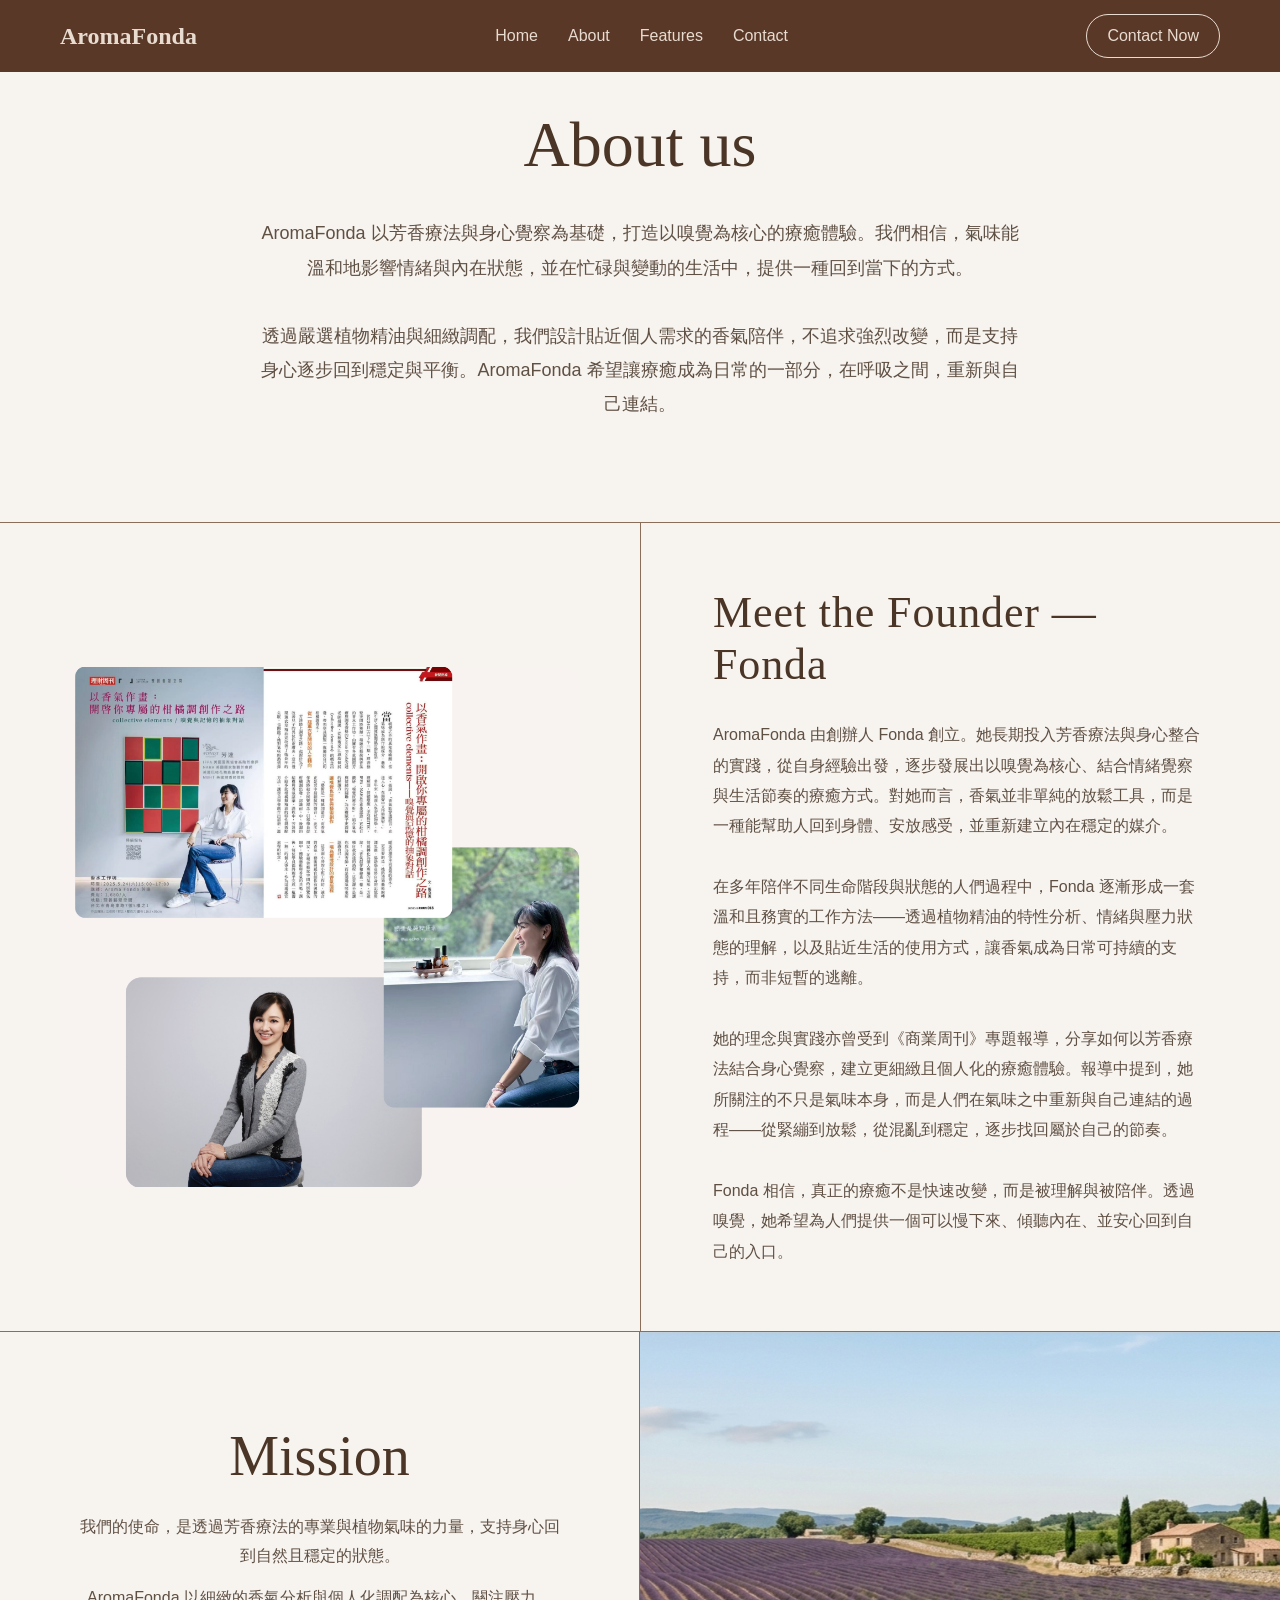
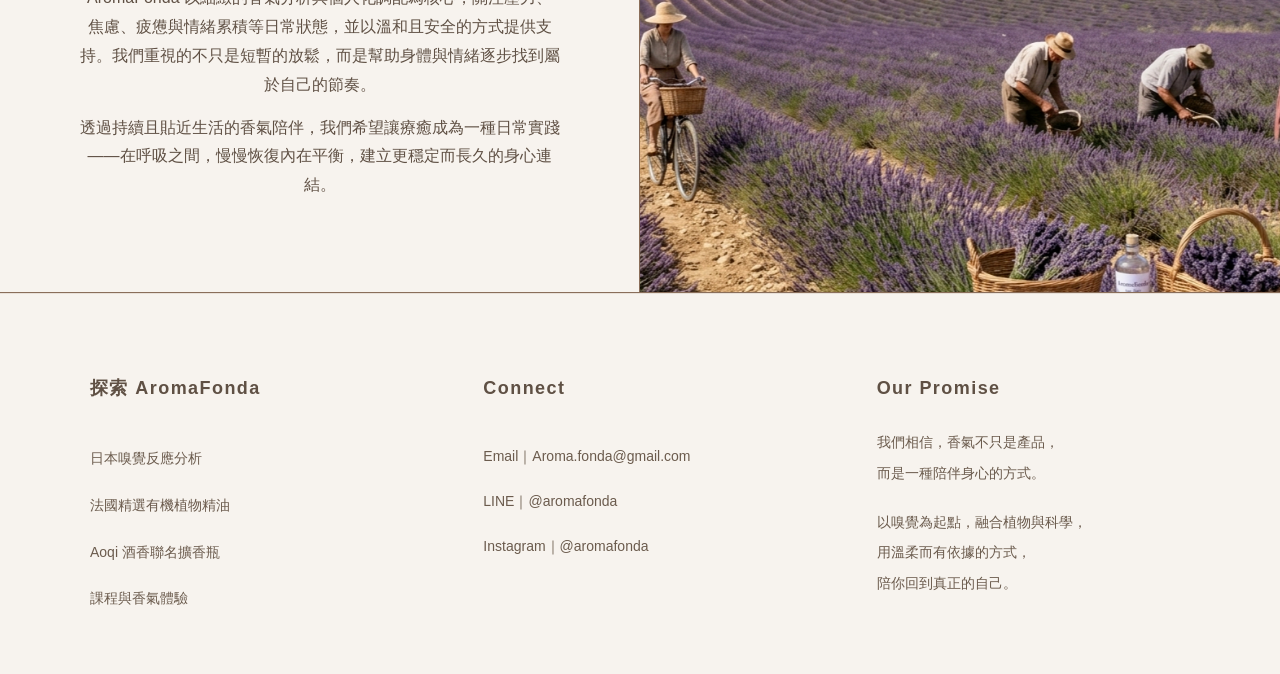
==== about.html @ 4097dcc8 "Fix image paths for Vercel deployment" ====
<!doctype html>
<html lang="en">
  <head>
    <meta charset="UTF-8" />
    <meta name="viewport" content="width=device-width, initial-scale=1.0" />
    <title>About - AromaFonda</title>
    <link rel="stylesheet" href="styles.css" />
  </head>
  <body>
    <nav class="navbar">
      <div class="nav-container">
        <div class="logo">AromaFonda</div>
        <ul class="nav-links">
          <li><a href="index.html">Home</a></li>
          <li><a href="about.html">About</a></li>
          <li><a href="#features">Features</a></li>
          <li><a href="#contact">Contact</a></li>
        </ul>
        <a href="#contact" class="contact-btn">Contact Now</a>
      </div>
    </nav>

    <section class="about-intro">
      <div class="about-intro-container">
        <h1>About us</h1>
        <p>
          AromaFonda 以芳香療法與身心覺察為基礎，打造以嗅覺為核心的療癒體驗。我們相信，氣味能溫和地影響情緒與內在狀態，並在忙碌與變動的生活中，提供一種回到當下的方式。<br />
          <br />
          透過嚴選植物精油與細緻調配，我們設計貼近個人需求的香氣陪伴，不追求強烈改變，而是支持身心逐步回到穩定與平衡。AromaFonda 希望讓療癒成為日常的一部分，在呼吸之間，重新與自己連結。
        </p>
      </div>
    </section>

    <section class="founder-section">
      <div class="founder-left">
        <div class="founder-image-stack">
          <img src="/images/about1.png" alt="Founder" />
        </div>
      </div>
      <div class="founder-right">
        <h2 class="founder-title">Meet the Founder — Fonda</h2>
        <p>
          AromaFonda 由創辦人 Fonda 創立。她長期投入芳香療法與身心整合的實踐，從自身經驗出發，逐步發展出以嗅覺為核心、結合情緒覺察與生活節奏的療癒方式。對她而言，香氣並非單純的放鬆工具，而是一種能幫助人回到身體、安放感受，並重新建立內在穩定的媒介。<br />
          <br />
          在多年陪伴不同生命階段與狀態的人們過程中，Fonda 逐漸形成一套溫和且務實的工作方法——透過植物精油的特性分析、情緒與壓力狀態的理解，以及貼近生活的使用方式，讓香氣成為日常可持續的支持，而非短暫的逃離。<br />
          <br />
          她的理念與實踐亦曾受到《商業周刊》專題報導，分享如何以芳香療法結合身心覺察，建立更細緻且個人化的療癒體驗。報導中提到，她所關注的不只是氣味本身，而是人們在氣味之中重新與自己連結的過程——從緊繃到放鬆，從混亂到穩定，逐步找回屬於自己的節奏。<br />
          <br />
          Fonda 相信，真正的療癒不是快速改變，而是被理解與被陪伴。透過嗅覺，她希望為人們提供一個可以慢下來、傾聽內在、並安心回到自己的入口。
        </p>
      </div>
    </section>

    <section class="mission-section">
      <div class="mission-left">
        <div class="mission-content">
          <h2>Mission</h2>
          <p>
            我們的使命，是透過芳香療法的專業與植物氣味的力量，支持身心回到自然且穩定的狀態。
          </p>
          <p>
            AromaFonda 以細緻的香氣分析與個人化調配為核心，關注壓力、焦慮、疲憊與情緒累積等日常狀態，並以溫和且安全的方式提供支持。我們重視的不只是短暫的放鬆，而是幫助身體與情緒逐步找到屬於自己的節奏。
          </p>
          <p>
            透過持續且貼近生活的香氣陪伴，我們希望讓療癒成為一種日常實踐——在呼吸之間，慢慢恢復內在平衡，建立更穩定而長久的身心連結。
          </p>
        </div>
      </div>
      <div class="mission-right">
        <img src="/images/about2.png" alt="Mission" />
      </div>
    </section>

    <section id="contact" class="contact-section">
      <div class="contact-container">
        <div class="footer-grid">
          <div class="footer-column footer-links">
            <h3 class="footer-title">探索 AromaFonda</h3>
            <p class="footer-text">日本嗅覺反應分析</p>
            <p class="footer-text">法國精選有機植物精油</p>
            <p class="footer-text">Aoqi 酒香聯名擴香瓶</p>
            <p class="footer-text">課程與香氣體驗</p>
          </div>
          <div class="footer-column footer-connect">
            <h3 class="footer-title">Connect</h3>
            <p class="footer-text">
              Email｜<a href="mailto:Aroma.fonda@gmail.com"
                >Aroma.fonda@gmail.com</a
              >
            </p>
            <p class="footer-text">LINE｜@aromafonda</p>
            <p class="footer-text">Instagram｜@aromafonda</p>
          </div>
          <div class="footer-column footer-promise">
            <h3 class="footer-title">Our Promise</h3>
            <p class="footer-text">
              我們相信，香氣不只是產品，<br />而是一種陪伴身心的方式。
            </p>
            <p class="footer-text">
              以嗅覺為起點，融合植物與科學，<br />用溫柔而有依據的方式，<br />陪你回到真正的自己。
            </p>
          </div>
        </div>
      </div>
    </section>
  </body>
</html>
---- styles.css ----
/* Reset and base styles */
* {
    margin: 0;
    padding: 0;
    box-sizing: border-box;
}

body {
    font-family: sans-serif;
    line-height: 1.6;
    color: #333;
}

html {
    scroll-behavior: smooth;
}

/* Navigation Bar */
.navbar {
    position: fixed;
    top: 0;
    left: 0;
    width: 100%;
    height: 72px;
    background-color: #5A3828;
    z-index: 1000;
}

.nav-container {
    max-width: 1200px;
    margin: 0 auto;
    display: flex;
    justify-content: space-between;
    align-items: center;
    height: 100%;
    padding: 0 20px;
}

.logo {
    font-family: serif;
    font-size: 24px;
    font-weight: bold;
    color: #E8DCD0;
}

.nav-links {
    display: flex;
    list-style: none;
    gap: 30px;
}

.nav-links a {
    color: #E8DCD0;
    text-decoration: none;
    font-size: 16px;
    transition: color 0.3s;
}

.nav-links a:hover {
    color: #fff;
}

.contact-btn {
    display: inline-block;
    background: transparent;
    border: 1px solid #E8DCD0;
    color: #E8DCD0;
    padding: 8px 20px;
    border-radius: 999px;
    cursor: pointer;
    font-size: 16px;
    transition: background-color 0.3s, color 0.3s;
    text-decoration: none;
}

.contact-btn:hover {
    background-color: #E8DCD0;
    color: #5A3828;
}

/* Hero Section */
.hero {
    display: flex;
    height: calc(100vh - 72px);
    margin-top: 72px;
}

.hero-left {
    flex: 1;
    width: 50%;
    background: linear-gradient(to right, rgba(0,0,0,0.35), rgba(0,0,0,0)), url('/images/hero1.png');
    background-size: cover;
    background-position: center;
    background-repeat: no-repeat;
    display: flex;
    align-items: center;
    padding-left: 120px;
    padding-right: 80px;
}

.hero-text {
    color: #fff;
    max-width: 520px;
}

.small-label {
    font-size: 14px;
    letter-spacing: 2px;
    color: #E8DCD0;
    margin-bottom: 24px;
    font-family: sans-serif;
}

.hero-text h1 {
    font-family: serif;
    font-size: 56px;
    font-weight: 500;
    line-height: 1.2;
    color: #FFFFFF;
    margin-bottom: 28px;
}

.hero-text p {
    font-family: sans-serif;
    font-size: 16px;
    line-height: 1.8;
    color: #E8DCD0;
}

.hero-right {
    flex: 1;
    width: 50%;
    height: 100%;
}

.hero-right img {
    width: 100%;
    height: 100%;
    object-fit: cover;
    object-position: 85% center;
}

/* Principles Section */
.principles {
    background-color: #F6F3EF;
    padding-top: 120px;
    padding-bottom: 120px;
}

.principles-title {
    font-size: 32px;
    font-weight: 500;
    text-align: center;
    color: #4A3526;
    margin-bottom: 12px;
    font-family: serif;
}

.principles-subtitle {
    font-size: 16px;
    color: #7A6A5A;
    text-align: center;
    margin-bottom: 60px;
    font-family: sans-serif;
}

.principles-container {
    display: flex;
    gap: 40px;
    max-width: 1200px;
    margin: 0 auto;
    padding: 0 20px;
}

.principle-card {
    background: #FFFFFF;
    border: 1px solid #E8E0D8;
    border-radius: 16px;
    padding: 40px;
    flex: 1;
    box-shadow: 0 4px 20px rgba(0, 0, 0, 0.03);
}

.principle-card h3 {
    font-size: 20px;
    font-weight: 600;
    color: #3F332B;
    margin-bottom: 16px;
    font-family: serif;
}

.principle-card p {
    font-size: 15px;
    line-height: 1.8;
    color: #6B5B4F;
    font-family: sans-serif;
}

/* Scroll Transition Section */
.scroll-transition {
    height: 300vh; /* Reduced for shorter Brand Values phase */
    position: relative;
}

.sticky-bg {
    position: sticky;
    top: 0;
    height: 100vh;
    background-image: linear-gradient(rgba(60,40,28,0.35), rgba(60,40,28,0.35)), url("/images/land1.png");
    background-size: cover;
    background-position: center;
    background-repeat: no-repeat;
    display: flex;
    align-items: center;
    justify-content: center;
}

.content-layer {
    position: absolute;
    top: 0;
    left: 0;
    width: 100%;
    height: 100%;
    display: flex;
    align-items: center;
    justify-content: center;
    transition: opacity 0.1s ease, transform 0.1s ease; /* Smooth transitions */
}

.cta-layer {
    opacity: 1;
    transform: translateY(0);
    z-index: 1;
}

.brand-values-layer {
    opacity: 0;
    transform: translateY(120px);
    z-index: 2;
}

.cta-card {
    max-width: 720px;
    margin: 0 auto;
    background: #F7F3EE;
    border-radius: 24px;
    padding: 60px 80px;
    text-align: center;
    box-shadow: 0 30px 80px rgba(0,0,0,0.08);
}

.cta-card h2 {
    font-size: 36px;
    color: #4A3526;
    margin-bottom: 24px;
    font-weight: 500;
    font-family: serif;
}

.cta-card p {
    font-size: 15px;
    line-height: 1.8;
    color: #6B5A4A;
    margin-bottom: 32px;
    font-family: sans-serif;
}

.cta-actions {
    display: flex;
    justify-content: center;
    gap: 16px;
}

.cta-actions button {
    padding: 10px 22px;
    border-radius: 999px;
    border: 1px solid #4A3526;
    background: transparent;
    color: #4A3526;
    font-size: 14px;
    cursor: pointer;
    transition: background 0.25s ease, color 0.25s ease;
}

.cta-actions button:hover {
    background: #4A3526;
    color: #ffffff;
}

.brand-values-container {
  max-width: 1200px;
  margin: 0 auto;
  padding: 0 40px;
}

.brand-values-header {
  text-align: left;
  margin-bottom: 48px;
}

.brand-values-label {
  text-align: left;
  display: block;
  margin-bottom: 12px;
  letter-spacing: 2px;
  font-size: 14px;
  color: rgba(255,255,255,0.85);
  font-family: sans-serif;
  text-transform: uppercase;
  font-weight: 500;
}

.brand-values-title {
  text-align: left;
  max-width: 900px;
  line-height: 1.2;
  font-size: 45px;
  font-weight: 500;
  color: #F5EFEA;
  font-family: serif;
  text-shadow: 0 2px 12px rgba(0,0,0,0.25);
  margin-bottom: 0; /* Since header has margin-bottom */
}

.brand-values-cards {
  display: flex;
  gap: 40px;
  /* Removed justify-content: center; to align left */
}

.brand-value-card {
    background: #F7F3EE;
    border: 1px solid #E8E0D8;
    border-radius: 16px;
    padding: 40px;
    flex: 1;
    max-width: 280px;
    box-shadow: 0 4px 20px rgba(0, 0, 0, 0.03);
}

.brand-value-card h3 {
    font-size: 20px;
    font-weight: 600;
    color: #3F332B;
    margin-bottom: 16px;
    font-family: serif;
}

.brand-value-card p {
    font-size: 15px;
    line-height: 1.8;
    color: #6B5B4F;
    font-family: sans-serif;
}

/* Experiences Section */
.experiences {
    width: 100%;
    background: #F7F3EE;
    padding: 120px 0 140px 0;
}

.experiences-container {
    max-width: 1320px;
    margin: 0 auto;
    padding: 0 40px;
}

.experiences-header {
    text-align: center;
    margin-bottom: 56px;
}

.experiences-header h2 {
    font-size: 32px;
    line-height: 1.25;
    font-weight: 500;
    color: #4A3526;
    margin-bottom: 18px;
    font-family: serif;
}

.divider {
    width: 28px;
    height: 3px;
    border-radius: 999px;
    background: #7A5A43;
    margin: 0 auto 28px auto;
}

.experiences-header p {
    font-size: 16px;
    line-height: 1.8;
    color: #6B5A4A;
    max-width: 760px;
    margin: 0 auto;
    font-family: sans-serif;
}

.experiences-cards {
    display: flex;
    gap: 48px;
    margin-top: 56px;
}

.experience-card {
    flex: 1;
    display: flex;
    flex-direction: column;
}

.card-image {
    width: 100%;
    height: 0;
    padding-bottom: 75%; /* 4:3 aspect ratio */
    background: #D9D4CE;
}

.card-label {
    background: #EDE7DC;
    padding: 28px 34px;
    min-height: 104px;
    display: flex;
    align-items: center;
    font-size: 18px;
    line-height: 1.5;
    color: #4A3526;
    font-weight: 400;
    font-family: sans-serif;
}

/* Contact Section */
.contact-section {
    width: 100%;
    background: #F7F3EE;
    padding: 80px 0 60px 0;
    border-top: 1px solid #E8E0D8;
}

#contact {
    scroll-margin-top: 100px;
}

.contact-container {
    max-width: 1280px;
    margin: 0 auto;
    padding: 0 40px;
}

.footer-grid {
    display: grid;
    grid-template-columns: 1fr 1fr 1fr;
    gap: 80px;
    max-width: 1100px;
    margin: 0 auto;
    align-items: start;
}

.footer-column {
    text-align: left;
}

.footer-column > *:first-child {
    margin-top: 0;
}

.footer-title {
    font-size: 18px;
    letter-spacing: 0.08em;
    color: #5F5044;
    margin-bottom: 24px;
}

.footer-text {
    font-size: 14px;
    line-height: 2.2;
    color: #6B5B4D;
    margin: 0;
    transition: color 0.2s;
}

.footer-text a {
    color: inherit;
    text-decoration: none;
}

.footer-links {
    display: flex;
    flex-direction: column;
    gap: 16px;
}

.footer-connect {
    display: flex;
    flex-direction: column;
    gap: 14px;
}

.footer-promise {
    max-width: 280px;
}

.footer-promise p {
    margin-bottom: 18px;
}

.footer-promise p:last-child {
    margin-bottom: 0;
}

.footer-text:hover {
    color: #7A5A43;
}

/* About Page Styles */
.about-intro {
    width: 100%;
    background: #F7F3EE;
    padding: 110px 0 100px 0;
    text-align: center;
    border-bottom: 1px solid #8A6E5A;
}

.about-intro-container {
    max-width: 1200px;
    margin: 0 auto;
    padding: 0 40px;
}

.about-intro h1 {
    font-size: 64px;
    line-height: 1.1;
    font-weight: 500;
    color: #4A3526;
    margin-bottom: 36px;
    font-family: serif;
}

.about-intro p {
    max-width: 760px;
    margin: 0 auto;
    font-size: 18px;
    line-height: 1.9;
    color: #5F5044;
    font-family: sans-serif;
}

.founder-section {
    display: grid;
    grid-template-columns: 1fr 1fr;
    min-height: 560px;
    background: #F7F3EE;
    border-bottom: 1px solid #8A6E5A;
    align-items: stretch;
}

.founder-left {
    position: relative;
    padding: clamp(24px, 4vw, 64px);
    display: flex;
    align-items: center;
    justify-content: center;
}

.founder-image-stack {
    position: relative;
    width: 100%;
    max-width: 520px;
}

.founder-left img {
    width: 100%;
    height: auto;
    object-fit: contain;
    display: block;
    border-radius: 16px;
}

.founder-right {
    padding: 64px 72px;
    display: flex;
    flex-direction: column;
    justify-content: center;
    border-left: 1px solid #8A6E5A;
}

.founder-title {
    font-size: 44px;
    font-weight: 500;
    letter-spacing: 0.02em;
    color: #4A3526;
    margin-bottom: 28px;
    font-family: serif;
    line-height: 1.2;
}

.founder-right p {
    font-size: 16px;
    line-height: 1.9;
    color: #5F5044;
    font-family: sans-serif;
    max-width: 520px;
}

.mission-section {
    display: grid;
    grid-template-columns: 1fr 1fr;
    min-height: 560px;
    background: #F7F3EE;
    border-bottom: 1px solid #8A6E5A;
    align-items: stretch;
}

.mission-section > * {
    min-height: 560px;
}

.mission-left {
    display: flex;
    align-items: center;
    justify-content: center;
    padding: 64px 72px;
    border-right: 1px solid #8A6E5A;
}

.mission-content {
    max-width: 480px;
    text-align: center;
}

.mission-content h2 {
    font-size: 56px;
    line-height: 1.15;
    font-weight: 500;
    color: #4A3526;
    margin-bottom: 24px;
    font-family: serif;
}

.mission-content p {
    font-size: 16px;
    line-height: 1.8;
    color: #5F5044;
    font-family: sans-serif;
    margin: 0 0 14px;
}

.mission-content p:last-child {
    margin-bottom: 0;
}

.mission-right {
    padding: 0;
    margin: 0;
    height: 100%;
    overflow: hidden;
}

.mission-right img {
    width: 100%;
    height: 100%;
    object-fit: cover;
    object-position: center;
    display: block;
}

/* Responsive for About Page */
@media (max-width: 768px) {
    .about-intro {
        padding: 80px 0 60px 0;
    }

    .about-intro h1 {
        font-size: 48px;
    }

    .about-intro p {
        font-size: 16px;
        line-height: 1.8;
    }

    .founder-section,
    .mission-section {
        grid-template-columns: 1fr;
        min-height: auto;
    }

    .founder-left,
    .mission-right {
        min-height: 320px;
        border-right: none;
        border-bottom: 1px solid #8A6E5A;
    }

    .founder-right,
    .mission-left {
        padding: 60px 40px;
        border-right: none;
    }

    .founder-title,
    .mission-content h2 {
        font-size: 36px;
    }

    .founder-right p,
    .mission-content p {
        font-size: 16px;
    }
}

/* Responsive */
@media (max-width: 768px) {
    .hero {
        flex-direction: column;
        height: auto;
    }

    .hero-left {
        padding: 60px 40px;
        min-height: 50vh;
    }

    .hero-text h1 {
        font-size: 36px;
    }

    .hero-right {
        order: 2;
        height: 50vh;
    }

    .nav-links {
        display: none; /* Hide nav links on mobile for simplicity, can add hamburger later */
    }

    .contact-btn {
        margin-left: auto;
    }

    .principles-container {
        flex-direction: column;
        gap: 20px;
    }

    .cta-card {
        padding: 40px 24px;
    }

    .cta-actions {
        flex-direction: column;
        gap: 12px;
    }

    .cta-card h2 {
        font-size: 28px;
    }

    .brand-values-cards {
        flex-direction: column;
        gap: 20px;
    }

    .brand-values-title {
        font-size: 28px;
    }

    .experiences-cards {
        flex-direction: column;
        gap: 24px;
    }

    .experiences-header h2 {
        font-size: 28px;
    }

}

@media (prefers-reduced-motion: reduce) {
    .scroll-transition {
        height: auto;
    }
    
    .content-layer {
        position: relative;
    }
    
    .cta-layer,
    .brand-values-layer {
        opacity: 1;
        transform: translateY(0);
    }
}
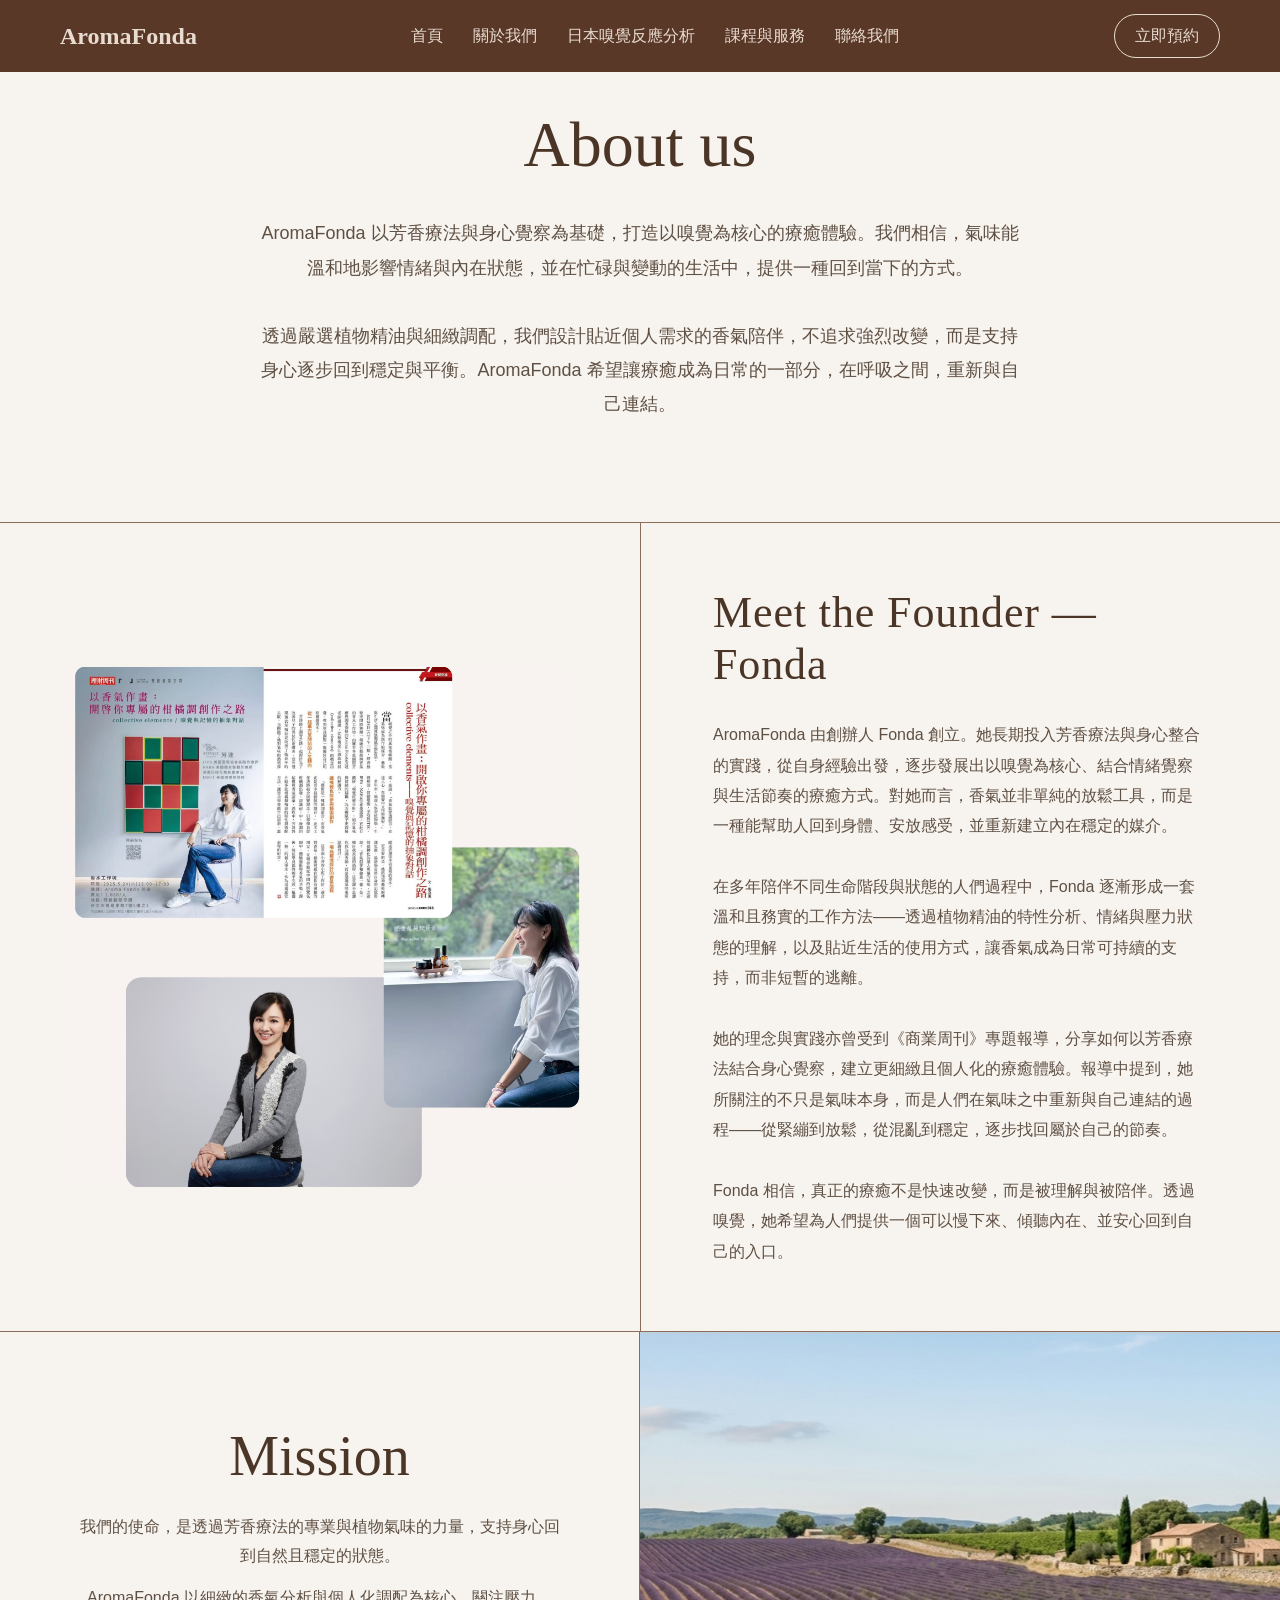
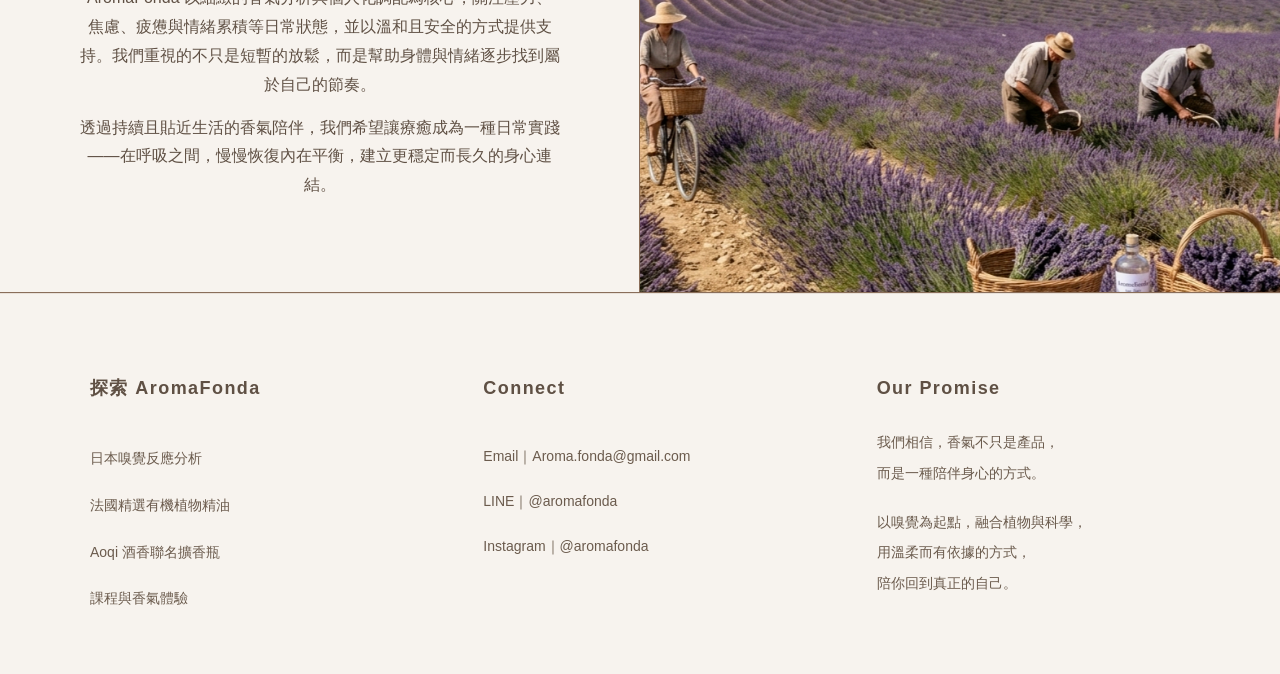
==== commit f24bca62: "Update analysis page and AHIS section" ====
--- a/about.html
+++ b/about.html
@@ -11,12 +11,13 @@
       <div class="nav-container">
         <div class="logo">AromaFonda</div>
         <ul class="nav-links">
-          <li><a href="index.html">Home</a></li>
-          <li><a href="about.html">About</a></li>
-          <li><a href="#features">Features</a></li>
-          <li><a href="#contact">Contact</a></li>
+          <li><a href="/">首頁</a></li>
+          <li><a href="/about.html">關於我們</a></li>
+          <li><a href="./analysis.html">日本嗅覺反應分析</a></li>
+          <li><a href="#services">課程與服務</a></li>
+          <li><a href="#contact">聯絡我們</a></li>
         </ul>
-        <a href="#contact" class="contact-btn">Contact Now</a>
+        <a href="#contact" class="contact-btn">立即預約</a>
       </div>
     </nav>
 
@@ -24,9 +25,11 @@
       <div class="about-intro-container">
         <h1>About us</h1>
         <p>
-          AromaFonda 以芳香療法與身心覺察為基礎，打造以嗅覺為核心的療癒體驗。我們相信，氣味能溫和地影響情緒與內在狀態，並在忙碌與變動的生活中，提供一種回到當下的方式。<br />
+          AromaFonda
+          以芳香療法與身心覺察為基礎，打造以嗅覺為核心的療癒體驗。我們相信，氣味能溫和地影響情緒與內在狀態，並在忙碌與變動的生活中，提供一種回到當下的方式。<br />
           <br />
-          透過嚴選植物精油與細緻調配，我們設計貼近個人需求的香氣陪伴，不追求強烈改變，而是支持身心逐步回到穩定與平衡。AromaFonda 希望讓療癒成為日常的一部分，在呼吸之間，重新與自己連結。
+          透過嚴選植物精油與細緻調配，我們設計貼近個人需求的香氣陪伴，不追求強烈改變，而是支持身心逐步回到穩定與平衡。AromaFonda
+          希望讓療癒成為日常的一部分，在呼吸之間，重新與自己連結。
         </p>
       </div>
     </section>
@@ -40,13 +43,16 @@
       <div class="founder-right">
         <h2 class="founder-title">Meet the Founder — Fonda</h2>
         <p>
-          AromaFonda 由創辦人 Fonda 創立。她長期投入芳香療法與身心整合的實踐，從自身經驗出發，逐步發展出以嗅覺為核心、結合情緒覺察與生活節奏的療癒方式。對她而言，香氣並非單純的放鬆工具，而是一種能幫助人回到身體、安放感受，並重新建立內在穩定的媒介。<br />
+          AromaFonda 由創辦人 Fonda
+          創立。她長期投入芳香療法與身心整合的實踐，從自身經驗出發，逐步發展出以嗅覺為核心、結合情緒覺察與生活節奏的療癒方式。對她而言，香氣並非單純的放鬆工具，而是一種能幫助人回到身體、安放感受，並重新建立內在穩定的媒介。<br />
           <br />
-          在多年陪伴不同生命階段與狀態的人們過程中，Fonda 逐漸形成一套溫和且務實的工作方法——透過植物精油的特性分析、情緒與壓力狀態的理解，以及貼近生活的使用方式，讓香氣成為日常可持續的支持，而非短暫的逃離。<br />
+          在多年陪伴不同生命階段與狀態的人們過程中，Fonda
+          逐漸形成一套溫和且務實的工作方法——透過植物精油的特性分析、情緒與壓力狀態的理解，以及貼近生活的使用方式，讓香氣成為日常可持續的支持，而非短暫的逃離。<br />
           <br />
           她的理念與實踐亦曾受到《商業周刊》專題報導，分享如何以芳香療法結合身心覺察，建立更細緻且個人化的療癒體驗。報導中提到，她所關注的不只是氣味本身，而是人們在氣味之中重新與自己連結的過程——從緊繃到放鬆，從混亂到穩定，逐步找回屬於自己的節奏。<br />
           <br />
-          Fonda 相信，真正的療癒不是快速改變，而是被理解與被陪伴。透過嗅覺，她希望為人們提供一個可以慢下來、傾聽內在、並安心回到自己的入口。
+          Fonda
+          相信，真正的療癒不是快速改變，而是被理解與被陪伴。透過嗅覺，她希望為人們提供一個可以慢下來、傾聽內在、並安心回到自己的入口。
         </p>
       </div>
     </section>
@@ -59,7 +65,8 @@
             我們的使命，是透過芳香療法的專業與植物氣味的力量，支持身心回到自然且穩定的狀態。
           </p>
           <p>
-            AromaFonda 以細緻的香氣分析與個人化調配為核心，關注壓力、焦慮、疲憊與情緒累積等日常狀態，並以溫和且安全的方式提供支持。我們重視的不只是短暫的放鬆，而是幫助身體與情緒逐步找到屬於自己的節奏。
+            AromaFonda
+            以細緻的香氣分析與個人化調配為核心，關注壓力、焦慮、疲憊與情緒累積等日常狀態，並以溫和且安全的方式提供支持。我們重視的不只是短暫的放鬆，而是幫助身體與情緒逐步找到屬於自己的節奏。
           </p>
           <p>
             透過持續且貼近生活的香氣陪伴，我們希望讓療癒成為一種日常實踐——在呼吸之間，慢慢恢復內在平衡，建立更穩定而長久的身心連結。
--- a/styles.css
+++ b/styles.css
@@ -1,3 +1,5 @@
+@import url('https://fonts.googleapis.com/css2?family=Noto+Serif+JP:wght@400;500;600&display=swap');
+
 /* Reset and base styles */
 * {
     margin: 0;
@@ -6,6 +8,7 @@
 }
 
 body {
+    margin: 0;
     font-family: sans-serif;
     line-height: 1.6;
     color: #333;
@@ -791,3 +794,1128 @@
         transform: translateY(0);
     }
 }
+
+/* Analysis Hero */
+.analysis-page {
+    font-family: 'Noto Serif JP', serif;
+    background: #f5f2ec;
+    transition: background 0.45s ease;
+}
+
+.analysis-page h1,
+.analysis-page h2,
+.analysis-page h3,
+.analysis-page h4,
+.analysis-page h5,
+.analysis-page h6,
+.analysis-page p,
+.analysis-page a,
+.analysis-page button,
+.analysis-page span,
+.analysis-page li {
+    font-family: 'Noto Serif JP', serif;
+}
+
+.analysis-intro-image {
+    position: relative;
+    background: #F5F2EC;
+    padding-top: 120px;
+    padding-bottom: 0;
+    overflow: hidden;
+}
+
+.analysis-intro-image img {
+    width: 70%;
+    max-width: 900px;
+    display: block;
+    margin: 0 auto;
+    height: auto;
+    -webkit-mask-image:
+        radial-gradient(
+            ellipse at center,
+            rgba(0, 0, 0, 1) 58%,
+            rgba(0, 0, 0, 0.92) 70%,
+            rgba(0, 0, 0, 0.55) 85%,
+            rgba(0, 0, 0, 0) 100%
+        ),
+        linear-gradient(
+            to bottom,
+            rgba(0, 0, 0, 1) 0%,
+            rgba(0, 0, 0, 0.94) 68%,
+            rgba(0, 0, 0, 0.62) 86%,
+            rgba(0, 0, 0, 0) 100%
+        );
+    -webkit-mask-composite: destination-in;
+    mask-image:
+        radial-gradient(
+            ellipse at center,
+            rgba(0, 0, 0, 1) 58%,
+            rgba(0, 0, 0, 0.92) 70%,
+            rgba(0, 0, 0, 0.55) 85%,
+            rgba(0, 0, 0, 0) 100%
+        ),
+        linear-gradient(
+            to bottom,
+            rgba(0, 0, 0, 1) 0%,
+            rgba(0, 0, 0, 0.94) 68%,
+            rgba(0, 0, 0, 0.62) 86%,
+            rgba(0, 0, 0, 0) 100%
+        );
+    mask-composite: intersect;
+}
+
+.scroll-indicator {
+    position: absolute;
+    bottom: 28px;
+    left: 50%;
+    transform: translateX(-50%);
+    text-align: center;
+    color: #6B4A3A;
+    font-size: 15px;
+    letter-spacing: 0.08em;
+    opacity: 0.9;
+    animation: scrollFloat 2.2s ease-in-out infinite;
+    cursor: pointer;
+    text-decoration: none;
+    pointer-events: auto;
+    z-index: 5;
+}
+
+.scroll-indicator:hover {
+    opacity: 1;
+}
+
+.scroll-indicator-text {
+    margin-bottom: 8px;
+}
+
+.scroll-indicator-arrow {
+    width: 18px;
+    height: 18px;
+    border-right: 2px solid #6B4A3A;
+    border-bottom: 2px solid #6B4A3A;
+    transform: rotate(45deg);
+    margin: 0 auto;
+    opacity: 0.85;
+}
+
+@keyframes scrollFloat {
+    0% {
+        transform: translate(-50%, 0);
+        opacity: 0.6;
+    }
+
+    50% {
+        transform: translate(-50%, 8px);
+        opacity: 1;
+    }
+
+    100% {
+        transform: translate(-50%, 0);
+        opacity: 0.6;
+    }
+}
+
+@media (max-width: 768px) {
+    .analysis-intro-image img {
+        width: 88%;
+    }
+
+    .scroll-indicator {
+        bottom: 18px;
+        font-size: 12px;
+    }
+}
+
+.analysis-page .navbar {
+    background-color: #5A3828;
+    border-bottom: 1px solid transparent;
+    transition: background-color 0.35s ease, border-color 0.35s ease;
+}
+
+.analysis-page .navbar a,
+.analysis-page .nav-link {
+    color: #E8DCD0;
+    transition: color 0.35s ease;
+}
+
+.analysis-page .navbar .logo {
+    color: #E8DCD0;
+    transition: color 0.35s ease;
+}
+
+.analysis-page .navbar .contact-btn {
+    border: 1px solid #E8DCD0;
+    color: #E8DCD0;
+    background: transparent;
+    transition: background-color 0.35s ease, color 0.35s ease, border-color 0.35s ease;
+}
+
+.analysis-page .navbar .contact-btn:hover {
+    background: #E8DCD0;
+    color: #5A3828;
+}
+
+.analysis-page .navbar.is-light-analysis {
+    background-color: #ffffff;
+    border-bottom: 1px solid rgba(110, 77, 139, 0.08);
+}
+
+.analysis-page .navbar.is-light-analysis a,
+.analysis-page .navbar.is-light-analysis .nav-link,
+.analysis-page .navbar.is-light-analysis .logo,
+.analysis-page .navbar.is-light-analysis .contact-btn {
+    color: #6E4D8B;
+}
+
+.analysis-page .navbar.is-light-analysis .contact-btn {
+    border: 1px solid #8B72A3;
+    background: transparent;
+}
+
+.analysis-page .navbar.is-light-analysis .contact-btn:hover {
+    background: rgba(110, 77, 139, 0.06);
+    color: #6E4D8B;
+}
+
+.analysis-bridge {
+    background: linear-gradient(to bottom, #f6f1ea 0%, #f7f3ef 35%, #f3eef6 100%);
+    padding: 120px 24px 58px;
+    min-height: calc(100vh - 40px);
+    position: relative;
+    scroll-margin-top: 120px;
+    display: flex;
+    align-items: center;
+}
+
+.analysis-bridge::after {
+    content: "";
+    position: absolute;
+    left: 0;
+    right: 0;
+    bottom: 0;
+    height: 72px;
+    background: linear-gradient(to bottom, rgba(243, 238, 246, 0) 0%, rgba(243, 238, 246, 0.82) 100%);
+    pointer-events: none;
+}
+
+.analysis-bridge-inner {
+    max-width: 1120px;
+    margin: 0 auto;
+    width: 100%;
+    display: flex;
+    justify-content: space-between;
+    gap: 72px;
+    align-items: center;
+}
+
+.analysis-bridge-copy {
+    flex: 0 1 620px;
+    min-width: 520px;
+    max-width: 620px;
+    color: #4A403A;
+    padding-top: 0;
+}
+
+.analysis-bridge-title {
+    margin: 0 0 16px;
+}
+
+.analysis-bridge-title-primary {
+    margin: 0 0 80px;
+    max-width: 100%;
+    font-size: clamp(31px, 3.7vw, 44px);
+    line-height: 1.24;
+    font-weight: 500;
+    letter-spacing: 0.01em;
+    color: #443833;
+    word-break: normal;
+    overflow-wrap: normal;
+}
+
+.analysis-bridge-title-primary span,
+.analysis-bridge-title-secondary span {
+    display: block;
+}
+
+.analysis-bridge-title-secondary {
+    margin: 0 0 14px;
+    max-width: 100%;
+    font-size: clamp(25px, 3vw, 35px);
+    line-height: 1.32;
+    font-weight: 400;
+    letter-spacing: 0.01em;
+    color: rgba(68, 56, 51, 0.88);
+    word-break: normal;
+    overflow-wrap: normal;
+}
+
+.analysis-bridge-text {
+    margin: 0 0 56px;
+    max-width: 360px;
+    font-size: 15px;
+    line-height: 1.95;
+    color: rgba(100, 92, 86, 0.82);
+    white-space: nowrap;
+}
+
+.analysis-bridge-desc {
+    display: block;
+    max-width: none;
+    white-space: nowrap;
+}
+
+.analysis-bridge-logo {
+    margin-top: 18px;
+}
+
+.analysis-bridge-logo img {
+    width: 121px;
+    height: auto;
+    opacity: 0.85;
+    display: block;
+}
+
+.analysis-bridge-image {
+    flex: 0 0 auto;
+    display: flex;
+    justify-content: center;
+    align-items: center;
+    margin-left: 24px;
+    padding-top: 0;
+    transform: translateY(-16px);
+}
+
+.analysis-bridge-image-frame {
+    width: min(100%, 620px);
+    padding: 18px;
+    border-radius: 28px;
+    background: rgba(255, 255, 255, 0.28);
+    box-shadow: 0 16px 36px rgba(79, 58, 91, 0.045);
+}
+
+.analysis-bridge-image-frame img {
+    width: 600px;
+    max-width: 100%;
+    height: auto;
+    display: block;
+    border-radius: 20px;
+}
+
+.analysis-points-section {
+    background: #FFFFFF;
+    padding: 64px 0 76px;
+}
+
+.analysis-points-box {
+    background: #F3EEF6;
+    max-width: 1080px;
+    margin-left: auto;
+    margin-right: auto;
+    padding: 64px 40px 72px;
+}
+
+.analysis-points-inner {
+    max-width: 980px;
+    margin: 0 auto;
+    text-align: center;
+}
+
+.analysis-points-eyebrow {
+    color: #6B4A7D;
+    font-size: 14px;
+    letter-spacing: 0.18em;
+    margin-bottom: 16px;
+}
+
+.analysis-points-title {
+    color: #4B2E5E;
+    font-size: 42px;
+    line-height: 1.25;
+    margin-bottom: 44px;
+    font-weight: 500;
+}
+
+.analysis-points-grid {
+    display: grid;
+    grid-template-columns: repeat(3, 1fr);
+    gap: 36px;
+    max-width: 980px;
+    margin: 0 auto;
+    justify-items: center;
+    align-items: start;
+    width: 100%;
+}
+
+.analysis-point-card {
+    display: flex;
+    flex-direction: column;
+    align-items: center;
+    text-align: center;
+    color: #4B2E5E;
+    width: 100%;
+    max-width: 300px;
+    margin: 0 auto;
+    gap: 0;
+    padding-top: 0;
+}
+
+.analysis-point-label {
+    display: none;
+}
+
+.analysis-point-number {
+    font-size: 48px;
+    line-height: 0.95;
+    margin-bottom: -56px;
+    font-weight: 500;
+    letter-spacing: 0.02em;
+    font-variant-numeric: lining-nums;
+    text-align: center;
+    position: relative;
+    transform: translateY(14px);
+    z-index: 2;
+    -webkit-font-smoothing: antialiased;
+    -moz-osx-font-smoothing: grayscale;
+}
+
+.analysis-point-image-wrap {
+    width: 330px;
+    height: 330px;
+    position: relative;
+    display: flex;
+    align-items: center;
+    justify-content: center;
+    margin-top: 0;
+    margin-bottom: 14px;
+}
+
+.analysis-point-image-wrap::before {
+    content: "";
+    position: absolute;
+    width: 220px;
+    height: 220px;
+    border-radius: 999px;
+    background: rgba(255, 255, 255, 0.78);
+    z-index: 0;
+}
+
+.analysis-point-image-wrap img {
+    position: relative;
+    z-index: 1;
+    width: 85%;
+    height: auto;
+    object-fit: contain;
+}
+
+.analysis-point-card h3 {
+    font-size: 26px;
+    margin-bottom: 10px;
+    font-weight: 600;
+    display: inline-block;
+    border-bottom: 1.5px solid rgba(75, 46, 94, 0.5);
+    padding-bottom: 6px;
+    text-align: center;
+}
+
+.analysis-body {
+    font-size: 16px;
+    max-width: 260px;
+    margin: 0 auto;
+    text-align: left;
+    line-height: 1.9;
+    color: #4A4A4A;
+    letter-spacing: 0;
+}
+
+.analysis-body strong {
+    font-weight: 700;
+    color: #3F3F3F;
+}
+
+.analysis-im-section {
+    padding: 12px 24px 96px;
+    background: #FFFFFF;
+}
+
+.analysis-im-inner {
+    max-width: 1080px;
+    margin: 0 auto;
+    padding: 78px 64px 86px;
+}
+
+.analysis-im-header {
+    max-width: 760px;
+    margin: 0 auto 58px;
+    text-align: center;
+}
+
+.analysis-im-eyebrow {
+    margin: 0 0 16px;
+    color: #6B4A7D;
+    font-size: 14px;
+    letter-spacing: 0.18em;
+}
+
+.analysis-im-title {
+    margin: 0;
+    color: #4B2E5E;
+    font-size: clamp(34px, 4.1vw, 46px);
+    line-height: 1.25;
+    font-weight: 500;
+}
+
+.analysis-im-intro {
+    margin: 24px 0 0;
+    font-size: 16px;
+    line-height: 2;
+    color: rgba(88, 79, 74, 0.86);
+}
+
+.analysis-im-row {
+    display: grid;
+    grid-template-columns: minmax(0, 0.92fr) minmax(0, 1fr);
+    gap: 52px;
+    align-items: center;
+}
+
+.analysis-im-row + .analysis-im-row {
+    margin-top: 74px;
+}
+
+.analysis-im-media {
+    position: relative;
+    display: flex;
+    justify-content: center;
+}
+
+.analysis-im-media img {
+    width: 60%;
+    display: block;
+    border-radius: 0;
+}
+
+.analysis-im-copy {
+    position: relative;
+    padding-left: 8px;
+}
+
+.analysis-im-copy::before {
+    content: "";
+    position: absolute;
+    left: -24px;
+    top: 8px;
+    bottom: 8px;
+    width: 1px;
+    background: linear-gradient(180deg, rgba(111, 83, 128, 0) 0%, rgba(111, 83, 128, 0.22) 20%, rgba(111, 83, 128, 0.22) 80%, rgba(111, 83, 128, 0) 100%);
+}
+
+.analysis-im-copy-title {
+    margin: 0;
+    color: #4B2E5E;
+    font-size: clamp(27px, 2.8vw, 34px);
+    line-height: 1.3;
+    font-weight: 500;
+}
+
+.analysis-im-copy-line {
+    width: 88px;
+    height: 1px;
+    margin: 14px 0 22px;
+    background: rgba(107, 74, 125, 0.42);
+}
+
+.analysis-im-copy p {
+    margin: 0;
+    color: #5B514C;
+    font-size: 16px;
+    line-height: 2;
+}
+
+.analysis-video-section {
+    padding: 8px 24px 120px;
+    background: #FFFFFF;
+}
+
+.analysis-video-inner {
+    max-width: 1280px;
+    margin: 0 auto;
+}
+
+.analysis-video-header {
+    max-width: 760px;
+    margin: 0 auto 48px;
+    text-align: center;
+}
+
+.analysis-video-eyebrow {
+    margin: 0 0 16px;
+    color: #6B4A7D;
+    font-size: 14px;
+    letter-spacing: 0.18em;
+}
+
+.analysis-video-title {
+    margin: 0;
+    color: #4B2E5E;
+    font-size: clamp(34px, 4vw, 48px);
+    line-height: 1.28;
+    font-weight: 500;
+}
+
+.analysis-video-divider {
+    width: min(100%, 720px);
+    height: 1px;
+    margin: 28px auto 0;
+    background: rgba(107, 74, 125, 0.38);
+}
+
+.analysis-video-frame {
+    max-width: 816px;
+    margin: 0 auto;
+}
+
+.analysis-video-embed {
+    position: relative;
+    width: 100%;
+    padding-top: 56.25%;
+    overflow: hidden;
+    border-radius: 16px;
+    box-shadow: 0 14px 34px rgba(78, 59, 89, 0.08);
+    background: #F8F5F9;
+}
+
+.analysis-video-embed iframe {
+    position: absolute;
+    inset: 0;
+    width: 100%;
+    height: 100%;
+    border: 0;
+}
+
+.analysis-ahis-section {
+    padding: 0 24px 108px;
+    background: #FFFFFF;
+}
+
+.analysis-ahis-container {
+    max-width: 1080px;
+    margin: 0 auto;
+    display: grid;
+    grid-template-columns: minmax(0, 1fr) minmax(320px, 420px);
+    gap: 72px;
+    align-items: start;
+    padding: 44px 56px 0;
+    background: linear-gradient(180deg, rgba(243, 238, 246, 0.72) 0%, rgba(255, 255, 255, 0.96) 100%);
+    border-radius: 28px;
+}
+
+.analysis-ahis-left {
+    color: #4A403A;
+    padding-top: 6px;
+}
+
+.analysis-ahis-logo {
+    margin-bottom: 24px;
+}
+
+.analysis-ahis-logo img {
+    width: 136px;
+    height: auto;
+    display: block;
+    opacity: 0.9;
+}
+
+.analysis-ahis-eyebrow {
+    margin: 0 0 14px;
+    font-size: 13px;
+    letter-spacing: 0.16em;
+    color: #6B4A7D;
+}
+
+.analysis-ahis-title {
+    margin: 0 0 24px;
+    color: #4B2E5E;
+    font-size: clamp(30px, 3.3vw, 40px);
+    line-height: 1.32;
+    font-weight: 500;
+}
+
+.analysis-ahis-text {
+    max-width: 560px;
+}
+
+.analysis-ahis-text p {
+    margin: 0 0 18px;
+    font-size: 16px;
+    line-height: 2;
+    color: rgba(88, 79, 74, 0.88);
+}
+
+.analysis-ahis-text p:last-child {
+    margin-bottom: 0;
+}
+
+.analysis-ahis-right {
+    display: flex;
+    flex-direction: column;
+    gap: 18px;
+}
+
+.analysis-ahis-image {
+    width: 100%;
+    border-radius: 18px;
+    overflow: hidden;
+    box-shadow: 0 14px 34px rgba(78, 59, 89, 0.08);
+    background: #F8F5F9;
+}
+
+.analysis-ahis-image img {
+    display: block;
+    width: 100%;
+    height: auto;
+}
+
+.analysis-cta-section {
+    margin-top: 0;
+    padding: 0;
+}
+
+.analysis-cta-hero {
+    position: relative;
+    width: 100%;
+    aspect-ratio: 1536 / 266;
+    background-image: url('/images/jp4.jpg');
+    background-size: cover;
+    background-position: center;
+    background-repeat: no-repeat;
+    height: auto;
+    min-height: 0;
+    padding: 0;
+    margin: 0;
+}
+
+.analysis-cta-overlay {
+    position: absolute;
+    inset: 0;
+    background: transparent;
+}
+
+.analysis-cta-content {
+    position: absolute;
+    inset: 0;
+    z-index: 1;
+    display: flex;
+    flex-direction: column;
+    align-items: center;
+    justify-content: center;
+    text-align: center;
+    padding: 0 24px;
+    margin: 0;
+    width: auto;
+    max-width: none;
+    box-sizing: border-box;
+}
+
+.analysis-cta-content > * {
+    position: relative;
+    z-index: 1;
+}
+
+.analysis-cta-content {
+    text-align: center;
+    color: #FFFFFF;
+}
+
+.analysis-cta-eyebrow {
+    margin: 0 0 16px;
+    font-size: 12px;
+    letter-spacing: 0.16em;
+    color: rgba(255, 255, 255, 0.92);
+    text-shadow: 0 2px 12px rgba(20, 12, 18, 0.4);
+}
+
+.analysis-cta-title {
+    margin: 0;
+    font-size: clamp(24px, 3.2vw, 34px);
+    line-height: 1.2;
+    font-weight: 500;
+    color: #FFFFFF;
+    text-shadow: 0 4px 20px rgba(20, 12, 18, 0.46);
+}
+
+.analysis-cta-buttons {
+    margin-top: 20px;
+    display: flex;
+    flex-direction: row;
+    align-items: center;
+    gap: 10px;
+    justify-content: center;
+    flex-wrap: wrap;
+}
+
+.analysis-cta-btn {
+    min-width: 200px;
+    padding: 10px 26px;
+    border: 1px solid rgba(255, 255, 255, 0.96);
+    border-radius: 999px;
+    color: #FFFFFF;
+    text-decoration: none;
+    background: transparent;
+    font-size: 15px;
+    line-height: 1.2;
+    box-shadow: 0 6px 18px rgba(20, 12, 18, 0.22);
+    transition: background-color 0.32s ease, color 0.32s ease, border-color 0.32s ease, transform 0.32s ease;
+}
+
+.analysis-cta-btn:hover,
+.analysis-cta-btn:focus-visible {
+    background: #FFFFFF;
+    color: #433836;
+    border-color: #FFFFFF;
+    transform: translateY(-1px);
+}
+
+.analysis-page .contact-section {
+    background: #FFFFFF;
+    border-top: 1px solid rgba(107, 74, 125, 0.14);
+}
+
+.analysis-page .footer-title {
+    color: #4B2E5E;
+}
+
+.analysis-page .footer-text {
+    color: rgba(75, 46, 94, 0.82);
+}
+
+.analysis-page .footer-text:hover {
+    color: #6B4A7D;
+}
+
+.analysis-cta-bottom {
+    background: #6A3A88;
+    color: #FFFFFF;
+}
+
+.analysis-cta-bottom-inner {
+    max-width: 880px;
+    margin: 0 auto;
+    padding: 34px 24px 36px;
+    text-align: center;
+}
+
+.analysis-cta-bottom-title {
+    margin: 0 0 10px;
+    font-size: clamp(24px, 2.6vw, 32px);
+    line-height: 1.4;
+    font-weight: 500;
+}
+
+.analysis-cta-bottom-text {
+    margin: 0;
+    font-size: 16px;
+    line-height: 1.9;
+    color: rgba(255, 255, 255, 0.9);
+}
+
+@media (max-width: 1100px) {
+    .analysis-bridge {
+        padding: 56px 24px 48px;
+        min-height: auto;
+        display: block;
+    }
+
+    .analysis-bridge-inner {
+        display: grid;
+        grid-template-columns: 1fr;
+        gap: 36px;
+    }
+
+    .analysis-bridge-copy {
+        flex: 1 1 auto;
+        min-width: 0;
+        max-width: 100%;
+        padding-top: 0;
+    }
+
+    .analysis-bridge-image {
+        order: 2;
+        margin-left: 0;
+        padding-top: 0;
+        align-items: flex-start;
+        transform: none;
+    }
+
+    .analysis-bridge-image-frame {
+        width: min(100%, 420px);
+    }
+
+    .analysis-points-grid {
+        grid-template-columns: 1fr;
+        gap: 72px;
+    }
+
+    .analysis-points-title {
+        font-size: 38px;
+        margin-bottom: 42px;
+    }
+
+    .analysis-point-image-wrap {
+        width: 280px;
+        height: 280px;
+    }
+
+    .analysis-point-number {
+        font-size: 52px;
+        margin-bottom: -46px;
+        transform: translateY(10px);
+    }
+
+    .analysis-point-card h3 {
+        font-size: 28px;
+    }
+
+    .analysis-point-card p {
+        font-size: 17px;
+        line-height: 1.9;
+    }
+
+    .analysis-im-section {
+        padding: 12px 24px 84px;
+    }
+
+    .analysis-im-inner {
+        padding: 64px 42px 72px;
+    }
+
+    .analysis-im-row {
+        gap: 34px;
+        grid-template-columns: minmax(0, 0.94fr) minmax(0, 1fr);
+    }
+
+    .analysis-im-copy::before {
+        left: -16px;
+    }
+
+    .analysis-video-section {
+        padding: 0 24px 96px;
+    }
+
+    .analysis-video-header {
+        margin-bottom: 40px;
+    }
+
+    .analysis-ahis-section {
+        padding: 0 24px 92px;
+    }
+
+    .analysis-ahis-container {
+        grid-template-columns: minmax(0, 1fr) minmax(280px, 360px);
+        gap: 44px;
+        padding: 38px 36px 0;
+    }
+
+    .analysis-cta-hero {
+        background-position: center;
+    }
+}
+
+@media (max-width: 768px) {
+    .analysis-bridge {
+        padding: 44px 20px 38px;
+        min-height: auto;
+    }
+
+    .analysis-bridge-inner {
+        gap: 28px;
+    }
+
+    .analysis-bridge-title {
+        margin-bottom: 16px;
+    }
+
+    .analysis-bridge-title-primary {
+        margin-bottom: 80px;
+        font-size: 29px;
+        line-height: 1.28;
+    }
+
+    .analysis-bridge-title-secondary {
+        margin-bottom: 12px;
+        font-size: 23px;
+        line-height: 1.34;
+    }
+
+    .analysis-bridge-text {
+        font-size: 15px;
+        line-height: 1.94;
+        max-width: 320px;
+        margin-bottom: 44px;
+        white-space: normal;
+    }
+
+    .analysis-bridge-image-frame {
+        width: min(100%, 360px);
+        padding: 14px;
+        border-radius: 22px;
+    }
+
+    .analysis-bridge-image-frame img {
+        border-radius: 16px;
+    }
+
+    .analysis-points-section {
+        padding: 32px 16px 48px;
+    }
+
+    .analysis-points-box {
+        padding: 48px 24px 56px;
+    }
+
+    .analysis-im-section {
+        padding: 0 16px 56px;
+    }
+
+    .analysis-im-inner {
+        padding: 50px 22px 54px;
+    }
+
+    .analysis-im-header {
+        margin-bottom: 42px;
+    }
+
+    .analysis-im-title {
+        font-size: 31px;
+    }
+
+    .analysis-im-intro {
+        margin-top: 18px;
+        font-size: 15px;
+        line-height: 1.9;
+    }
+
+    .analysis-im-row {
+        grid-template-columns: 1fr;
+        gap: 24px;
+    }
+
+    .analysis-im-row + .analysis-im-row {
+        margin-top: 56px;
+    }
+
+    .analysis-im-copy {
+        padding-left: 0;
+    }
+
+    .analysis-im-copy::before {
+        display: none;
+    }
+
+    .analysis-im-copy-title {
+        font-size: 28px;
+    }
+
+    .analysis-im-copy-line {
+        margin: 12px 0 18px;
+    }
+
+    .analysis-im-copy p {
+        font-size: 15px;
+        line-height: 1.9;
+    }
+
+    .analysis-video-section {
+        padding: 0 16px 64px;
+    }
+
+    .analysis-video-header {
+        margin-bottom: 28px;
+    }
+
+    .analysis-video-title {
+        font-size: 30px;
+        line-height: 1.32;
+    }
+
+    .analysis-video-divider {
+        margin-top: 22px;
+    }
+
+    .analysis-video-embed {
+        border-radius: 10px;
+    }
+
+    .analysis-ahis-section {
+        padding: 0 16px 64px;
+    }
+
+    .analysis-ahis-container {
+        grid-template-columns: 1fr;
+        gap: 28px;
+        padding: 34px 22px 0;
+        border-radius: 22px;
+    }
+
+    .analysis-ahis-left {
+        padding-top: 0;
+    }
+
+    .analysis-ahis-logo {
+        margin-bottom: 18px;
+    }
+
+    .analysis-ahis-title {
+        font-size: 28px;
+        margin-bottom: 18px;
+    }
+
+    .analysis-ahis-text p {
+        font-size: 15px;
+        line-height: 1.9;
+        margin-bottom: 16px;
+    }
+
+    .analysis-ahis-right {
+        gap: 14px;
+    }
+
+    .analysis-ahis-image {
+        border-radius: 14px;
+    }
+
+    .analysis-cta-hero {
+        background-position: center;
+    }
+
+    .analysis-cta-content {
+        padding: 0 20px;
+    }
+
+    .analysis-cta-title {
+        font-size: 22px;
+        line-height: 1.2;
+    }
+
+    .analysis-cta-buttons {
+        margin-top: 16px;
+        gap: 10px;
+        flex-direction: row;
+    }
+
+    .analysis-cta-btn {
+        width: 100%;
+        max-width: 220px;
+        padding: 10px 20px;
+        font-size: 14px;
+    }
+
+    .analysis-cta-bottom-inner {
+        padding: 30px 20px 32px;
+    }
+
+    .analysis-cta-bottom-text {
+        font-size: 15px;
+        line-height: 1.8;
+    }
+}
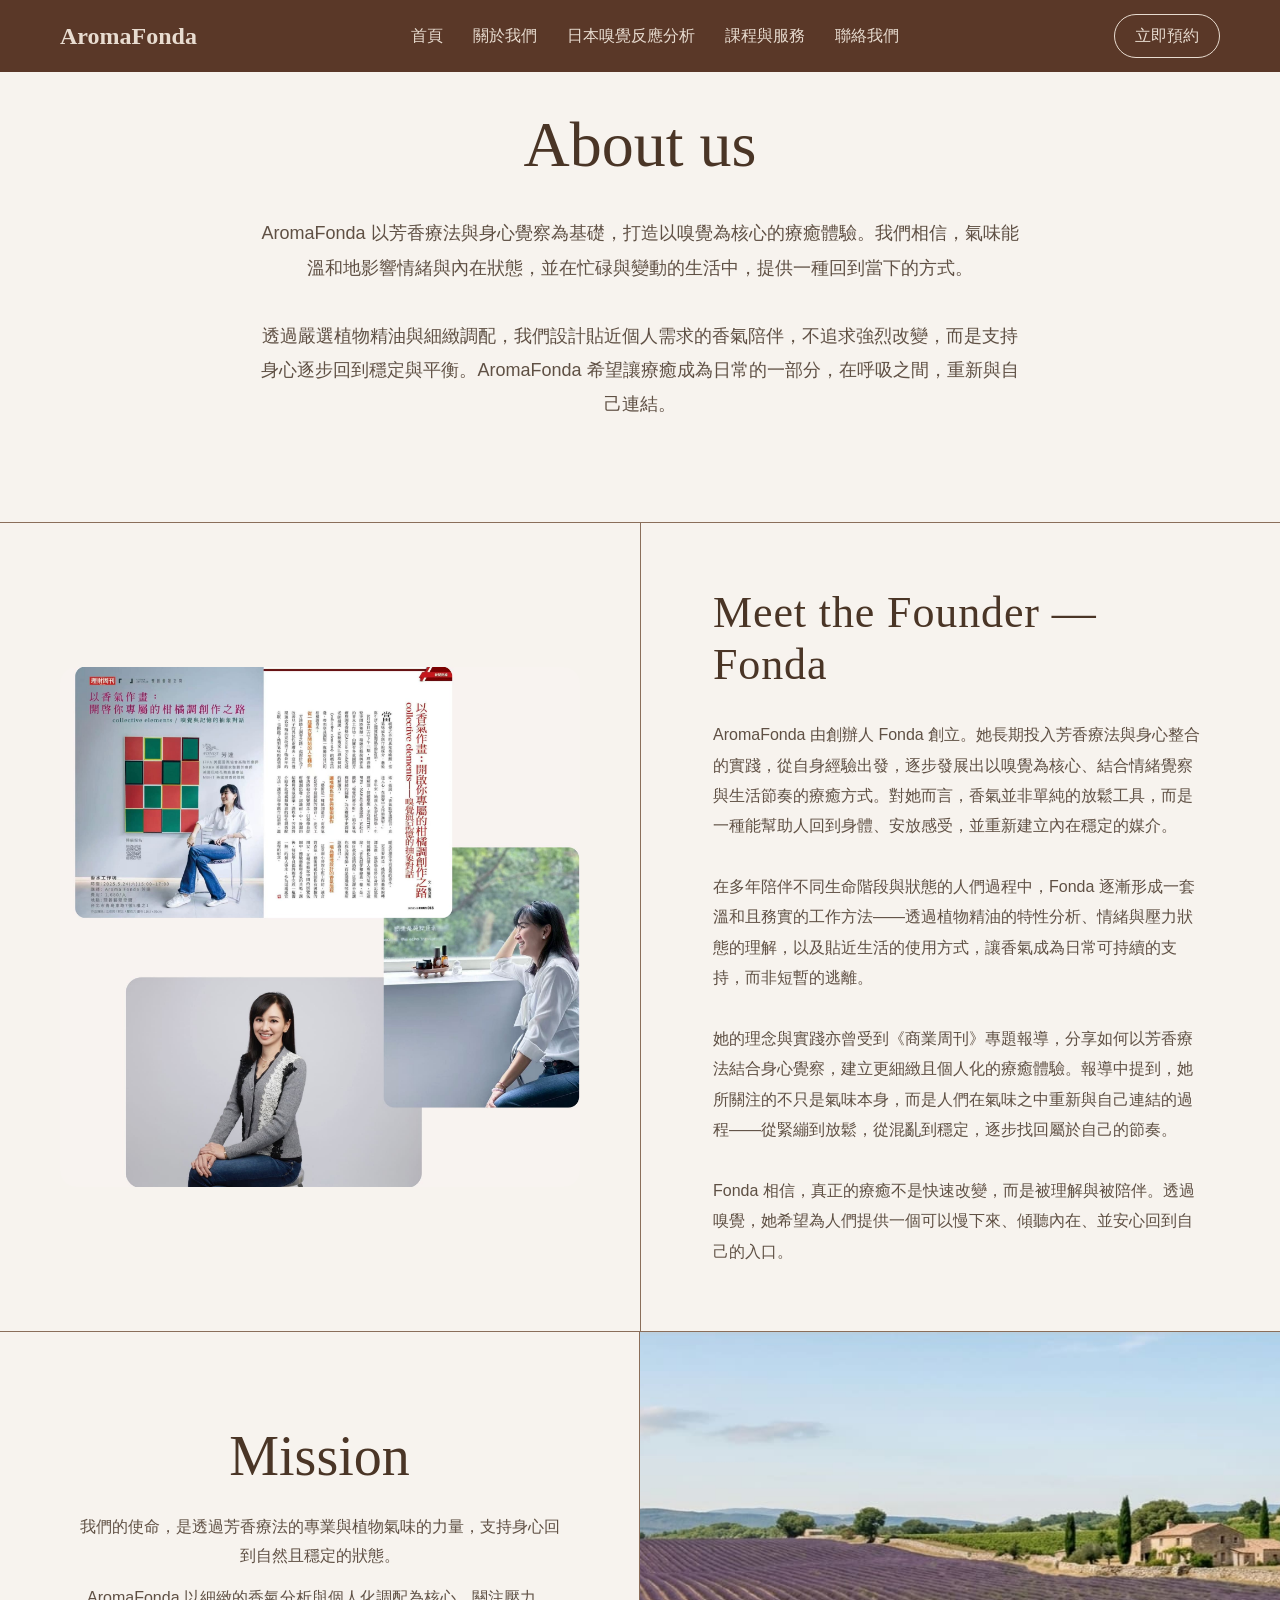
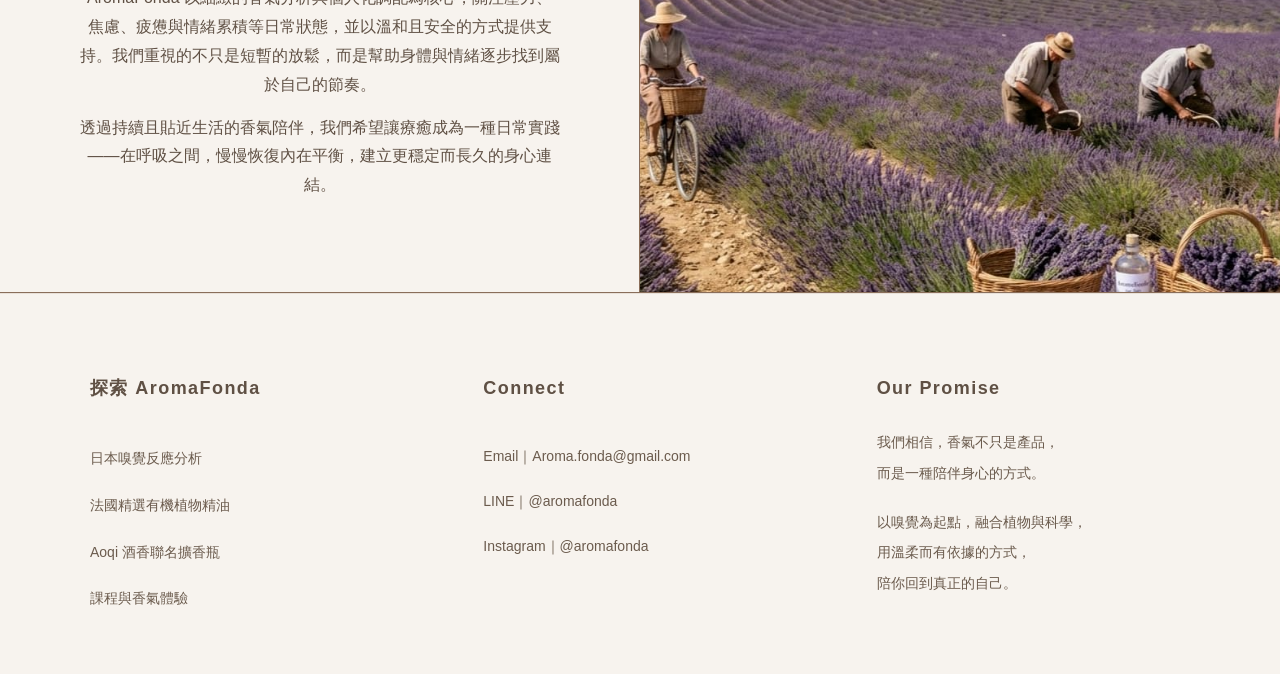
==== commit ff31cf72: "Refine AHIS section and optimize images" ====
--- a/about.html
+++ b/about.html
@@ -37,7 +37,7 @@
     <section class="founder-section">
       <div class="founder-left">
         <div class="founder-image-stack">
-          <img src="/images/about1.png" alt="Founder" />
+          <img src="/images/about1.jpg" alt="Founder" />
         </div>
       </div>
       <div class="founder-right">
@@ -74,7 +74,7 @@
         </div>
       </div>
       <div class="mission-right">
-        <img src="/images/about2.png" alt="Mission" />
+        <img src="/images/about2.jpg" alt="Mission" />
       </div>
     </section>
 
--- a/styles.css
+++ b/styles.css
@@ -91,7 +91,7 @@
 .hero-left {
     flex: 1;
     width: 50%;
-    background: linear-gradient(to right, rgba(0,0,0,0.35), rgba(0,0,0,0)), url('/images/hero1.png');
+    background: linear-gradient(to right, rgba(0,0,0,0.35), rgba(0,0,0,0)), url('/images/hero1.jpg');
     background-size: cover;
     background-position: center;
     background-repeat: no-repeat;
@@ -209,7 +209,7 @@
     position: sticky;
     top: 0;
     height: 100vh;
-    background-image: linear-gradient(rgba(60,40,28,0.35), rgba(60,40,28,0.35)), url("/images/land1.png");
+    background-image: linear-gradient(rgba(60,40,28,0.35), rgba(60,40,28,0.35)), url("/images/land1.jpg");
     background-size: cover;
     background-position: center;
     background-repeat: no-repeat;
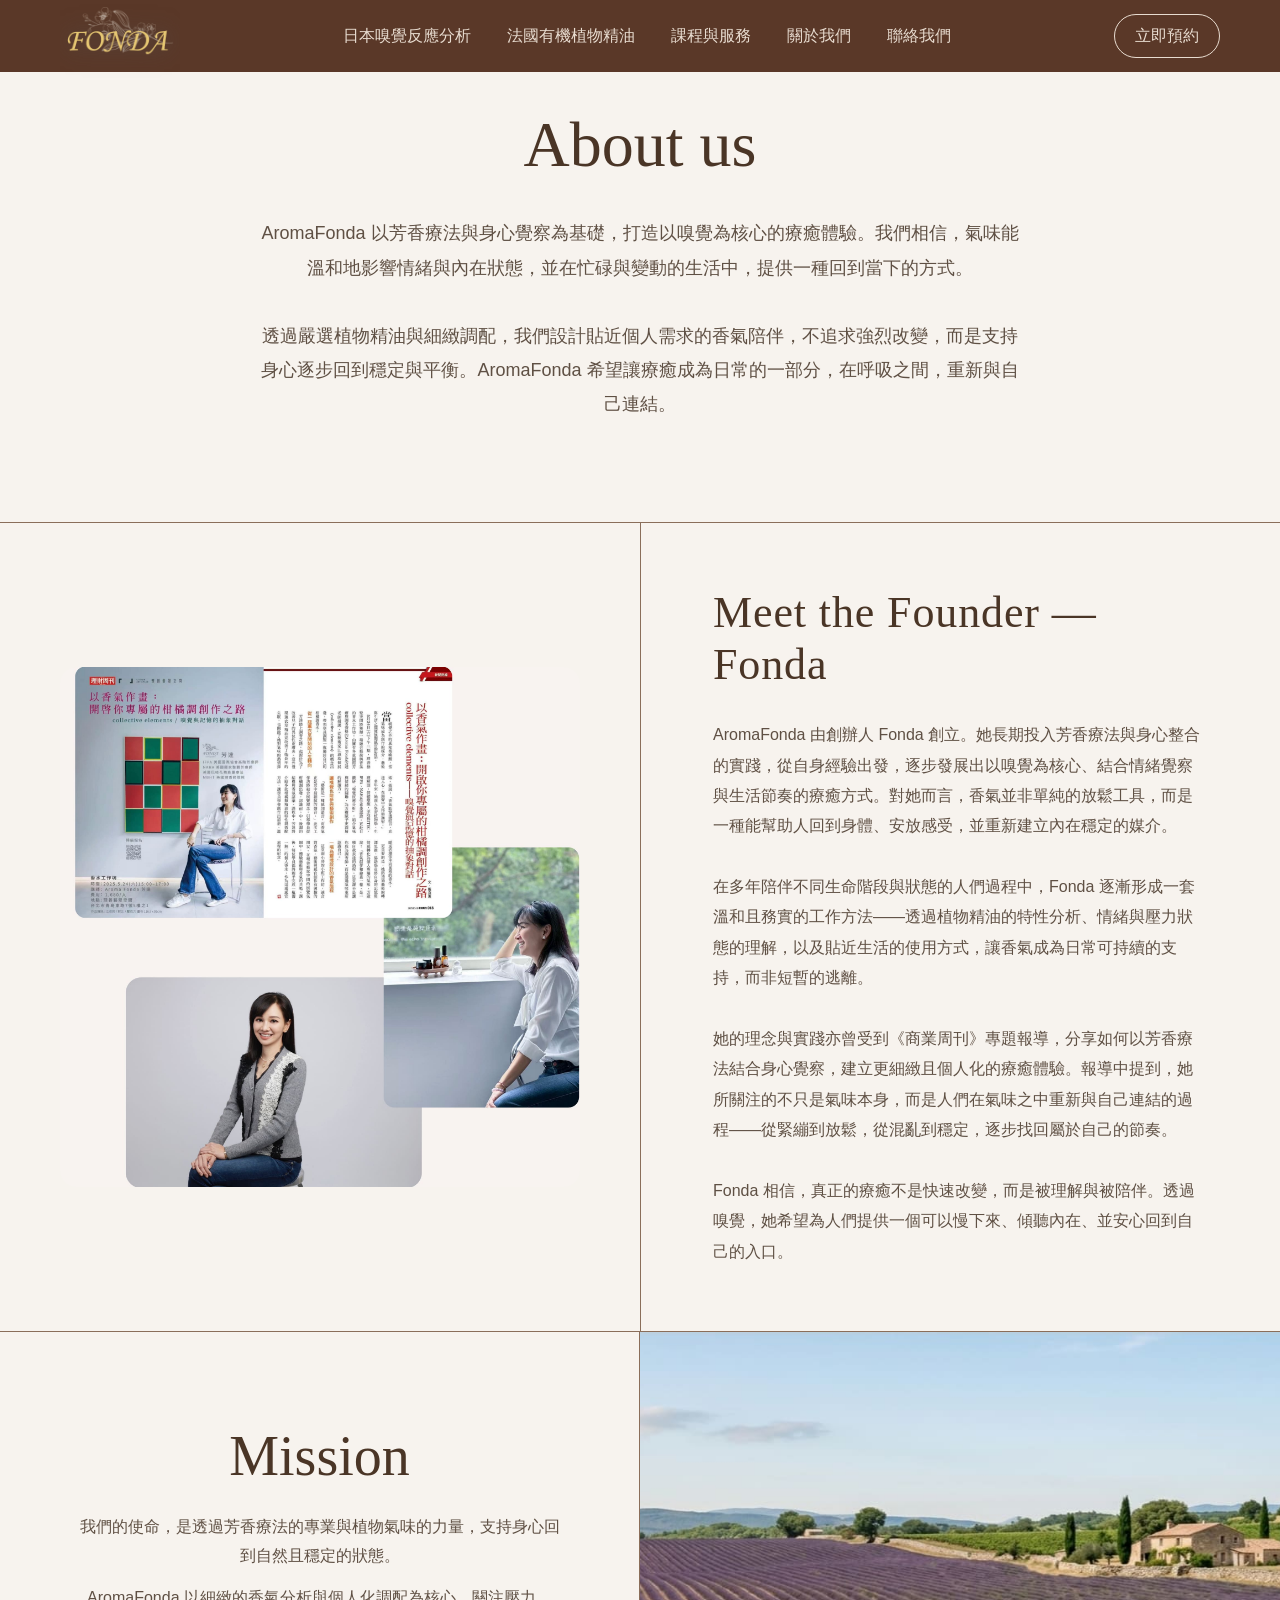
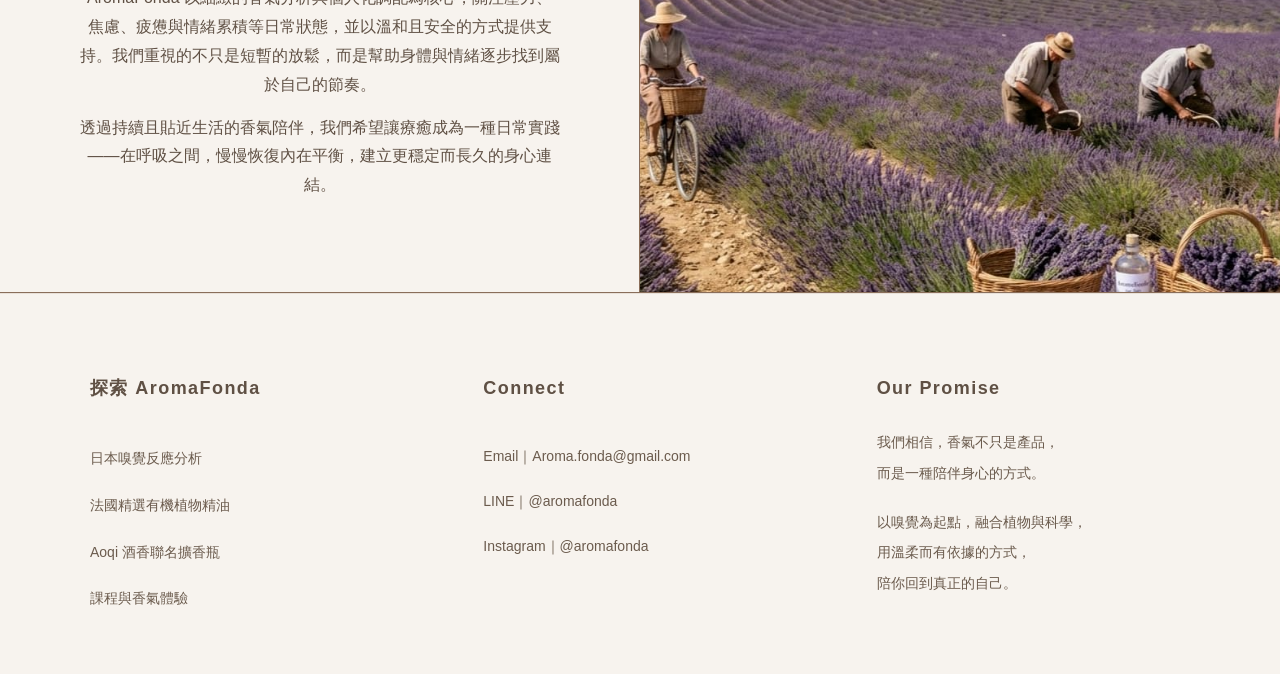
==== commit 8a6d7fce: "Update adnaturam page" ====
--- a/about.html
+++ b/about.html
@@ -9,12 +9,14 @@
   <body>
     <nav class="navbar">
       <div class="nav-container">
-        <div class="logo">AromaFonda</div>
+        <a href="index.html" class="navbar-logo">
+          <img src="images/logo.png" alt="AromaFonda" />
+        </a>
         <ul class="nav-links">
-          <li><a href="/">首頁</a></li>
+          <li><a href="./analysis.html">日本嗅覺反應分析</a></li>
+          <li><a href="./adnaturam.html">法國有機植物精油</a></li>
+          <li><a href="#services">課程與服務</a></li>
           <li><a href="/about.html">關於我們</a></li>
-          <li><a href="./analysis.html">日本嗅覺反應分析</a></li>
-          <li><a href="#services">課程與服務</a></li>
           <li><a href="#contact">聯絡我們</a></li>
         </ul>
         <a href="#contact" class="contact-btn">立即預約</a>
--- a/styles.css
+++ b/styles.css
@@ -44,12 +44,34 @@
     font-size: 24px;
     font-weight: bold;
     color: #E8DCD0;
+    text-decoration: none;
+    cursor: pointer;
+}
+
+.navbar-logo {
+    display: flex;
+    align-items: center;
+    justify-content: center;
+    height: 64px;
+    text-decoration: none;
+}
+
+.navbar-logo img {
+    height: 120px;
+    width: auto;
+    display: block;
+    object-fit: contain;
+}
+
+.navbar img {
+    max-height: none;
 }
 
 .nav-links {
     display: flex;
+    align-items: center;
     list-style: none;
-    gap: 30px;
+    gap: 36px;
 }
 
 .nav-links a {
@@ -406,6 +428,19 @@
     margin-top: 56px;
 }
 
+.experience-card-link {
+    text-decoration: none;
+    color: inherit;
+    display: block;
+    flex: 1;
+    transition: transform .2s ease, box-shadow .2s ease;
+}
+
+.experience-card-link:hover {
+    cursor: pointer;
+    transform: translateY(-4px);
+}
+
 .experience-card {
     flex: 1;
     display: flex;
@@ -413,10 +448,30 @@
 }
 
 .card-image {
+    position: relative;
     width: 100%;
     height: 0;
     padding-bottom: 75%; /* 4:3 aspect ratio */
     background: #D9D4CE;
+    overflow: hidden;
+}
+
+.experience-card-link img {
+    width: 100%;
+    height: 100%;
+    object-fit: cover;
+    display: block;
+}
+
+.experience-card-link .card-image img {
+    position: absolute;
+    inset: 0;
+    transform: scale(1.42);
+    transform-origin: center;
+}
+
+.experience-card-link-adn .card-image img {
+    transform: scale(1.42) translateY(-30px);
 }
 
 .card-label {
@@ -425,7 +480,7 @@
     min-height: 104px;
     display: flex;
     align-items: center;
-    font-size: 18px;
+    font-size: 22px;
     line-height: 1.5;
     color: #4A3526;
     font-weight: 400;
@@ -797,7 +852,7 @@
 
 /* Analysis Hero */
 .analysis-page {
-    font-family: 'Noto Serif JP', serif;
+    font-family: "Noto Serif JP", "Hiragino Mincho ProN", "Yu Mincho", serif;
     background: #f5f2ec;
     transition: background 0.45s ease;
 }
@@ -813,7 +868,7 @@
 .analysis-page button,
 .analysis-page span,
 .analysis-page li {
-    font-family: 'Noto Serif JP', serif;
+    font-family: "Noto Serif JP", "Hiragino Mincho ProN", "Yu Mincho", serif;
 }
 
 .analysis-intro-image {
@@ -935,16 +990,13 @@
 
 .analysis-page .navbar a,
 .analysis-page .nav-link {
+    font-family: sans-serif;
     color: #E8DCD0;
     transition: color 0.35s ease;
 }
 
-.analysis-page .navbar .logo {
-    color: #E8DCD0;
-    transition: color 0.35s ease;
-}
-
 .analysis-page .navbar .contact-btn {
+    font-family: sans-serif;
     border: 1px solid #E8DCD0;
     color: #E8DCD0;
     background: transparent;
@@ -1919,3 +1971,868 @@
         line-height: 1.8;
     }
 }
+
+/* Ad Naturam Page */
+.adnaturam-page {
+    background: #f7f3ee;
+    color: #4a3526;
+}
+
+.adnaturam-page .contact-section {
+    background: #ffffff;
+    border-top: 1px solid rgba(122, 90, 67, 0.14);
+}
+
+.adnaturam-hero,
+.adnaturam-intro-section,
+.adnaturam-values-section {
+    padding-left: 24px;
+    padding-right: 24px;
+}
+
+.adnaturam-hero {
+    padding-top: 152px;
+    padding-bottom: 96px;
+    background:
+        radial-gradient(circle at top left, rgba(255, 255, 255, 0.82) 0%, rgba(255, 255, 255, 0) 46%),
+        linear-gradient(180deg, #f6f1eb 0%, #f8f4ef 100%);
+    min-height: calc(100vh - 72px);
+    display: flex;
+    align-items: center;
+}
+
+.adnaturam-hero-inner {
+    max-width: 1280px;
+    margin: 0 auto;
+    width: 100%;
+    position: relative;
+    display: flex;
+    align-items: center;
+    justify-content: flex-end;
+    min-height: 640px;
+}
+
+.adnaturam-hero-copy {
+    max-width: 640px;
+    position: absolute;
+    left: 0;
+    top: 50%;
+    transform: translateY(-50%);
+    z-index: 2;
+    background: #efe6d7;
+    padding: 78px 86px 84px;
+}
+
+.adnaturam-eyebrow {
+    margin: 0 0 14px;
+    color: #7a5a43;
+    font-size: 13px;
+    letter-spacing: 0.16em;
+    text-transform: uppercase;
+}
+
+.adnaturam-hero-title,
+.adnaturam-section-title,
+.adn-cta-left h2 {
+    font-family: "Noto Serif JP", "Hiragino Mincho ProN", "Yu Mincho", serif;
+    font-weight: 500;
+    letter-spacing: 0.01em;
+}
+
+.adnaturam-hero-title {
+    margin: 0 0 24px;
+    font-size: clamp(36px, 4.8vw, 56px);
+    line-height: 1.22;
+    color: #433126;
+}
+
+.adnaturam-hero-text,
+.adnaturam-body p,
+.adnaturam-value-card p {
+    font-size: 16px;
+    line-height: 1.95;
+    color: rgba(74, 53, 38, 0.84);
+}
+
+.adnaturam-hero-text {
+    margin: 0;
+    max-width: 560px;
+}
+
+.adnaturam-actions {
+    display: flex;
+    gap: 12px;
+    align-items: center;
+    flex-wrap: wrap;
+    margin-top: 34px;
+}
+
+.adnaturam-actions-centered {
+    justify-content: center;
+}
+
+.adnaturam-btn {
+    display: inline-flex;
+    align-items: center;
+    justify-content: center;
+    min-width: 188px;
+    padding: 11px 24px;
+    border-radius: 999px;
+    border: 1px solid rgba(74, 53, 38, 0.22);
+    text-decoration: none;
+    font-size: 15px;
+    transition: background-color 0.3s ease, color 0.3s ease, border-color 0.3s ease;
+}
+
+.adnaturam-btn-primary {
+    background: #4a3526;
+    color: #f7f3ee;
+    border-color: #4a3526;
+}
+
+.adnaturam-btn-primary:hover {
+    background: #5c4434;
+    border-color: #5c4434;
+    color: #f7f3ee;
+}
+
+.adnaturam-btn-secondary {
+    background: transparent;
+    color: #4a3526;
+}
+
+.adnaturam-btn-secondary:hover {
+    background: rgba(74, 53, 38, 0.06);
+    color: #4a3526;
+}
+
+.adnaturam-hero-media {
+    width: 100%;
+}
+
+.adnaturam-hero-media {
+    width: min(100%, 880px);
+    margin-left: auto;
+    overflow: hidden;
+}
+
+.adnaturam-hero-image {
+    display: block;
+    width: 100%;
+    height: auto;
+    border-radius: 0;
+    border: 1px solid rgba(122, 90, 67, 0.08);
+    transform: scale(1.08) translateX(24px);
+    transform-origin: center;
+}
+
+.adnaturam-placeholder {
+    width: 100%;
+    border-radius: 24px;
+    background:
+        linear-gradient(135deg, rgba(255, 255, 255, 0.68) 0%, rgba(234, 226, 217, 0.88) 100%);
+    border: 1px solid rgba(122, 90, 67, 0.14);
+}
+
+.adnaturam-placeholder-hero {
+    aspect-ratio: 5 / 6;
+}
+
+.adnaturam-placeholder-stack {
+    aspect-ratio: 4 / 3;
+}
+
+.adnaturam-intro-section {
+    padding-top: 8px;
+    padding-bottom: 88px;
+}
+
+.adnaturam-intro-container {
+    max-width: 1120px;
+    margin: 0 auto;
+    padding: 44px 52px;
+    display: grid;
+    grid-template-columns: minmax(0, 1fr) minmax(320px, 414px);
+    gap: 64px;
+    align-items: start;
+    background: rgba(255, 255, 255, 0.68);
+    border: 1px solid rgba(122, 90, 67, 0.1);
+}
+
+.adnaturam-section-title {
+    margin: 0 0 22px;
+    font-size: clamp(30px, 3.6vw, 42px);
+    line-height: 1.28;
+    color: #433126;
+}
+
+.adnaturam-body p {
+    margin: 0 0 18px;
+}
+
+.adnaturam-body p:last-child {
+    margin-bottom: 0;
+}
+
+.adnaturam-intro-left .adnaturam-body p {
+    margin-bottom: 28px;
+}
+
+.adnaturam-intro-right {
+    display: flex;
+    flex-direction: column;
+    gap: 18px;
+}
+
+.adnaturam-intro-image {
+    display: block;
+    width: 100%;
+    height: auto;
+    border-radius: 18px;
+    border: 1px solid rgba(122, 90, 67, 0.1);
+}
+
+.adn-values-section {
+    padding: 0 24px 104px;
+    background: transparent;
+}
+
+.adn-values-section .adnaturam-values-container {
+    max-width: 1200px;
+    margin: 0 auto;
+    padding: 62px 44px 68px;
+}
+
+.adn-values-subtitle {
+    margin: 0 0 10px;
+    font-size: 12px;
+    letter-spacing: 0.22em;
+    text-transform: uppercase;
+    color: #7a5a43;
+}
+
+.adn-values-title {
+    margin: 0;
+    font-family: "Noto Serif JP", "Hiragino Mincho ProN", "Yu Mincho", serif;
+    font-size: clamp(30px, 3.6vw, 42px);
+    line-height: 1.28;
+    font-weight: 500;
+    color: #433126;
+}
+
+.adn-values-grid {
+    display: grid;
+    grid-template-columns: repeat(4, minmax(0, 1fr));
+    gap: 34px;
+    margin-top: 80px;
+}
+
+.adn-values-item {
+    text-align: center;
+    color: #433126;
+}
+
+.adn-values-icon {
+    width: 88px;
+    height: 88px;
+    margin: 0 auto 22px;
+    display: flex;
+    align-items: center;
+    justify-content: center;
+}
+
+.adn-values-icon img {
+    width: 72px;
+    height: 72px;
+    object-fit: contain;
+    display: block;
+}
+
+.adn-values-eyebrow {
+    margin: 0 0 10px;
+    font-size: 11px;
+    letter-spacing: 0.18em;
+    text-transform: uppercase;
+    color: #7a5a43;
+}
+
+.adn-values-heading {
+    margin: 0 0 14px;
+    font-family: "Noto Serif JP", "Hiragino Mincho ProN", "Yu Mincho", serif;
+    font-size: 22px;
+    line-height: 1.4;
+    font-weight: 500;
+    color: #433126;
+}
+
+.adn-values-text {
+    margin: 0;
+    font-size: 15px;
+    line-height: 1.9;
+    color: rgba(74, 53, 38, 0.82);
+}
+
+.adn-message-section {
+    padding: 120px 0 104px;
+    background: transparent;
+}
+
+.adn-message-stage {
+    position: relative;
+    max-width: 1240px;
+    margin: 0 auto;
+    min-height: 980px;
+    padding: 0 40px;
+}
+
+.adn-message-photo {
+    position: absolute;
+    top: 0;
+    right: 40px;
+    width: min(60%, 760px);
+    height: auto;
+    z-index: 1;
+}
+
+.adn-message-eyebrow {
+    margin: 0 0 14px;
+    font-size: 12px;
+    letter-spacing: 0.22em;
+    text-transform: uppercase;
+    color: #7a5a43;
+}
+
+.adn-message-card {
+    position: absolute;
+    left: 40px;
+    top: 68px;
+    width: min(45%, 560px);
+    z-index: 2;
+    background: #f3ede5;
+    padding: 52px 52px 46px;
+}
+
+.adn-message-copy {
+    color: #433126;
+}
+
+.adn-message-title {
+    margin: 0 0 12px;
+    font-family: "Noto Serif JP", "Hiragino Mincho ProN", "Yu Mincho", serif;
+    font-size: clamp(24px, 2.8vw, 32px);
+    line-height: 1.28;
+    font-weight: 500;
+    letter-spacing: 0.01em;
+    color: #433126;
+    white-space: nowrap;
+}
+
+.adn-message-subtitle {
+    margin: 0 0 26px;
+    font-size: 16px;
+    line-height: 1.8;
+    color: rgba(74, 53, 38, 0.72);
+}
+
+.adn-message-text p {
+    margin: 0 0 20px;
+    font-size: 16px;
+    line-height: 1.95;
+    color: rgba(74, 53, 38, 0.84);
+}
+
+.adn-message-text p:last-child {
+    margin-bottom: 0;
+}
+
+.adn-message-founder {
+    margin-top: 34px;
+    padding-top: 22px;
+    border-top: 1px solid rgba(122, 90, 67, 0.18);
+    display: flex;
+    flex-direction: column;
+    gap: 4px;
+}
+
+.adn-message-founder strong {
+    font-family: "Noto Serif JP", "Hiragino Mincho ProN", "Yu Mincho", serif;
+    font-size: 20px;
+    line-height: 1.4;
+    font-weight: 500;
+    color: #433126;
+}
+
+.adn-message-founder span {
+    font-size: 14px;
+    line-height: 1.7;
+    color: rgba(74, 53, 38, 0.72);
+}
+
+.adn-message-image {
+    display: block;
+    width: 100%;
+    height: auto;
+    object-fit: contain;
+    border-radius: 0;
+    border: 1px solid rgba(122, 90, 67, 0.08);
+}
+
+.section-divider {
+    width: 100%;
+    max-width: 1100px;
+    height: 1px;
+    margin: 80px auto 60px auto;
+    background: linear-gradient(
+        to right,
+        transparent,
+        rgba(107, 74, 54, 0.18),
+        transparent
+    );
+}
+
+.adn-relationship,
+.locator-collaboration,
+.adn-collaboration,
+.collaboration-section {
+    padding: 60px 20px 40px;
+    margin-bottom: 0;
+    background: transparent;
+}
+
+.adn-relationship-container {
+    max-width: 1120px;
+    margin: 0 auto;
+    text-align: center;
+}
+
+.adn-relationship-eyebrow {
+    margin: 0 0 0px;
+    font-size: 12px;
+    letter-spacing: 0.22em;
+    text-transform: uppercase;
+    color: #7a5a43;
+}
+
+.adn-collab-text {
+    max-width: 820px;
+    margin: 12px auto 24px;
+    text-align: center;
+    font-size: 18px;
+    line-height: 1.9;
+    color: #6b5a4f;
+}
+
+.adn-venn {
+    max-width: 900px;
+    margin: 10px auto 0;
+    overflow: hidden;
+    position: relative;
+}
+
+.adn-venn img {
+    width: 100%;
+    display: block;
+    margin: -140px auto 0;
+    max-width: 900px;
+}
+
+.adn-relationship-image {
+    display: block;
+    width: 100%;
+    max-width: 900px;
+    height: auto;
+    margin: 0 auto;
+}
+
+.adnaturam-values-container {
+    max-width: 1200px;
+    margin: 0 auto;
+}
+
+.adnaturam-section-header {
+    margin-bottom: 34px;
+    text-align: center;
+}
+
+.adnaturam-values-grid {
+    display: grid;
+    gap: 24px;
+}
+
+.adn-cta-split {
+    margin: 30px auto 80px;
+    padding: 0 20px;
+    background: transparent;
+    color: inherit;
+}
+
+.adn-cta-box,
+.adn-cta-card {
+    display: grid;
+    grid-template-columns: 7fr 3fr;
+    align-items: stretch;
+    max-width: 1000px;
+    background: #6b4a36;
+    color: #f6f1eb;
+    border-radius: 24px;
+    overflow: hidden;
+    margin: 0 auto;
+    box-shadow: 0 18px 40px rgba(0, 0, 0, 0.08);
+}
+
+.adn-cta-grid {
+    grid-template-columns: 70% 30%;
+    align-items: stretch;
+    gap: 0;
+}
+
+.adn-cta-left {
+    padding: 48px 0 48px 56px;
+}
+
+.adn-cta-box h2,
+.adn-cta-card h2,
+.adn-cta-left h2 {
+    font-family: "Noto Serif JP", "Hiragino Mincho ProN", "Yu Mincho", serif;
+    font-size: 32px;
+    margin-bottom: 12px;
+    line-height: 1.3;
+    color: #ffffff;
+    font-weight: 500;
+}
+
+.adn-cta-box p,
+.adn-cta-card p,
+.adn-cta-left p {
+    font-size: 16px;
+    line-height: 1.7;
+    color: rgba(255, 255, 255, 0.85);
+    margin-bottom: 22px;
+    max-width: 420px;
+}
+
+.adn-cta-buttons {
+    display: flex;
+    gap: 12px;
+}
+
+.adn-cta-right,
+.adn-cta-image {
+    height: 100%;
+    margin: 0;
+    padding: 0;
+}
+
+.adn-cta-right img,
+.adn-cta-image img {
+    width: 100%;
+    height: 100%;
+    object-fit: cover;
+    display: block;
+    border-radius: 0 24px 24px 0;
+}
+
+.adn-cta-split .cta-primary {
+    background: #ffffff;
+    color: #6b4a36;
+    border: none;
+    padding: 14px 26px;
+    border-radius: 999px;
+    text-decoration: none;
+}
+
+.adn-cta-split .cta-primary:hover {
+    background: #f3ece6;
+}
+
+.adn-cta-split .cta-secondary {
+    background: transparent;
+    color: #ffffff;
+    border: 1px solid rgba(255, 255, 255, 0.5);
+    padding: 14px 26px;
+    border-radius: 999px;
+    text-decoration: none;
+}
+
+.adn-cta-split .cta-secondary:hover {
+    background: rgba(255, 255, 255, 0.08);
+}
+
+.cta-primary {
+    background: #5b3a29;
+    color: white;
+    padding: 14px 26px;
+    border-radius: 999px;
+    text-decoration: none;
+}
+
+.cta-secondary {
+    border: 1px solid #5b3a29;
+    color: #5b3a29;
+    padding: 14px 26px;
+    border-radius: 999px;
+    text-decoration: none;
+}
+
+@media (max-width: 1100px) {
+    .adnaturam-intro-container {
+        grid-template-columns: 1fr;
+    }
+
+    .adnaturam-hero-inner {
+        min-height: 0;
+        display: grid;
+        grid-template-columns: 1fr;
+        gap: 28px;
+        justify-content: stretch;
+    }
+
+    .adnaturam-hero-copy {
+        position: relative;
+        left: auto;
+        top: auto;
+        transform: none;
+        max-width: none;
+        padding: 48px 42px 52px;
+        order: 1;
+    }
+
+    .adnaturam-hero-media {
+        order: 2;
+        max-width: 760px;
+        margin: 0 auto;
+    }
+
+    .adnaturam-hero-image {
+        width: 100%;
+    }
+
+    .adnaturam-intro-container {
+        gap: 36px;
+        padding: 38px 34px;
+    }
+
+    .adnaturam-intro-right {
+        max-width: 420px;
+    }
+
+    .adn-values-grid {
+        grid-template-columns: repeat(2, minmax(0, 1fr));
+    }
+
+    .adn-message-stage {
+        min-height: auto;
+        padding: 0 24px;
+    }
+
+    .adn-message-photo,
+    .adn-message-card {
+        position: static;
+        width: 100%;
+        height: auto;
+    }
+
+    .adn-message-card {
+        background: transparent;
+        padding: 0;
+        margin-bottom: 32px;
+    }
+
+    .adn-cta-box {
+        grid-template-columns: 1fr;
+    }
+
+    .adn-cta-left {
+        padding: 40px 28px;
+    }
+
+    .adn-cta-right {
+        height: 260px;
+    }
+
+    .adn-cta-buttons {
+        flex-direction: column;
+        align-items: flex-start;
+    }
+
+    .adnaturam-values-grid {
+        grid-template-columns: repeat(2, minmax(0, 1fr));
+    }
+
+    .adn-relationship,
+    .locator-collaboration,
+    .adn-collaboration,
+    .collaboration-section {
+        padding: 56px 24px 40px;
+    }
+}
+
+@media (max-width: 768px) {
+    .adnaturam-hero,
+    .adnaturam-intro-section,
+    .adnaturam-values-section {
+        padding-left: 16px;
+        padding-right: 16px;
+    }
+
+    .adnaturam-hero {
+        padding-top: 136px;
+        padding-bottom: 64px;
+        min-height: auto;
+    }
+
+    .adn-values-section {
+        padding: 0 16px 64px;
+    }
+
+    .adn-values-section .adnaturam-values-container {
+        padding: 40px 22px 44px;
+    }
+
+    .adn-values-grid {
+        grid-template-columns: 1fr;
+        gap: 28px;
+    }
+
+    .adn-values-title {
+        font-size: 28px;
+    }
+
+    .adn-values-heading {
+        font-size: 20px;
+    }
+
+    .adn-values-text {
+        font-size: 15px;
+        line-height: 1.9;
+    }
+
+    .adn-message-section {
+        padding: 72px 0 64px;
+    }
+
+    .adn-relationship,
+    .locator-collaboration,
+    .adn-collaboration,
+    .collaboration-section {
+        padding: 56px 16px 36px;
+    }
+
+    .adn-relationship-image {
+        width: 86%;
+    }
+
+    .adnaturam-hero-inner {
+        gap: 20px;
+    }
+
+    .adnaturam-hero-copy {
+        padding: 34px 24px 38px;
+    }
+
+    .adnaturam-hero-title {
+        font-size: 34px;
+        line-height: 1.24;
+    }
+
+    .adnaturam-hero-text,
+    .adnaturam-body p,
+    .adn-message-text p {
+        font-size: 15px;
+        line-height: 1.9;
+    }
+
+    .adn-collab-text {
+        max-width: 92%;
+        font-size: 16px;
+        line-height: 1.8;
+        margin: 20px auto 32px;
+    }
+
+    .adn-relationship,
+    .locator-collaboration,
+    .adn-collaboration,
+    .collaboration-section {
+        padding: 48px 16px 32px;
+    }
+
+    .adn-venn {
+        margin-top: 10px;
+    }
+
+    .adn-message-title {
+        font-size: 30px;
+        line-height: 1.32;
+        white-space: normal;
+    }
+
+    .adn-message-subtitle {
+        margin-bottom: 22px;
+        font-size: 15px;
+    }
+
+    .adn-message-founder {
+        margin-top: 28px;
+        padding-top: 18px;
+    }
+
+    .adn-message-founder strong {
+        font-size: 18px;
+    }
+
+    .adn-message-image {
+        aspect-ratio: 4 / 5;
+        height: auto;
+    }
+
+    .adn-venn img,
+    .adn-relationship-image {
+        width: 90%;
+    }
+
+    .adn-cta-left h2 {
+        font-size: 30px;
+    }
+
+    .adn-cta-left p {
+        font-size: 16px;
+    }
+
+    .cta-primary,
+    .cta-secondary {
+        width: 100%;
+        text-align: center;
+    }
+
+    .adnaturam-hero-image {
+        border-radius: 0;
+    }
+
+    .adnaturam-intro-section {
+        padding-bottom: 64px;
+    }
+
+    .adnaturam-intro-container {
+        padding: 30px 22px;
+        gap: 28px;
+    }
+
+    .adnaturam-section-title {
+        font-size: 28px;
+        margin-bottom: 18px;
+    }
+
+    .adnaturam-product-grid,
+    .adnaturam-values-grid {
+        grid-template-columns: 1fr;
+    }
+
+    .adnaturam-value-card {
+        padding: 24px 20px 26px;
+    }
+
+    .adn-cta-split {
+        margin: 24px auto 72px;
+        padding: 0 16px;
+    }
+}
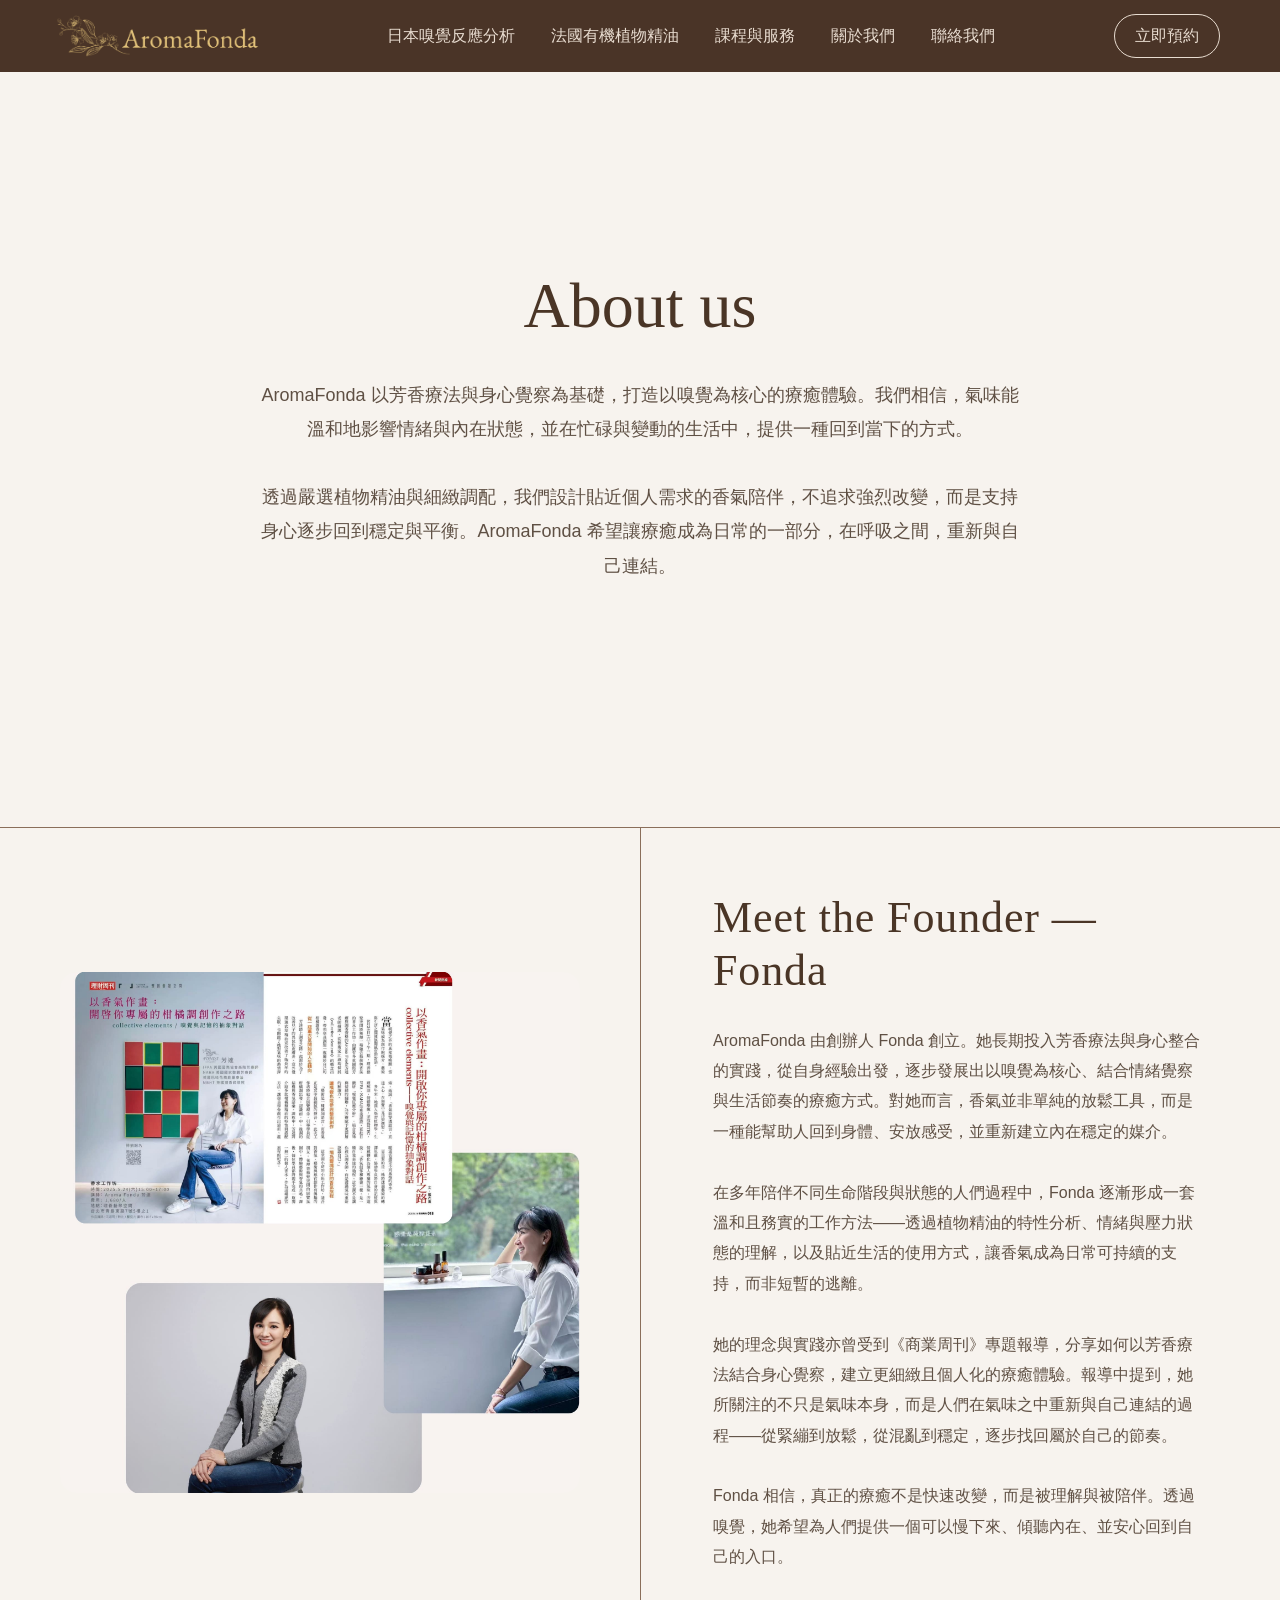
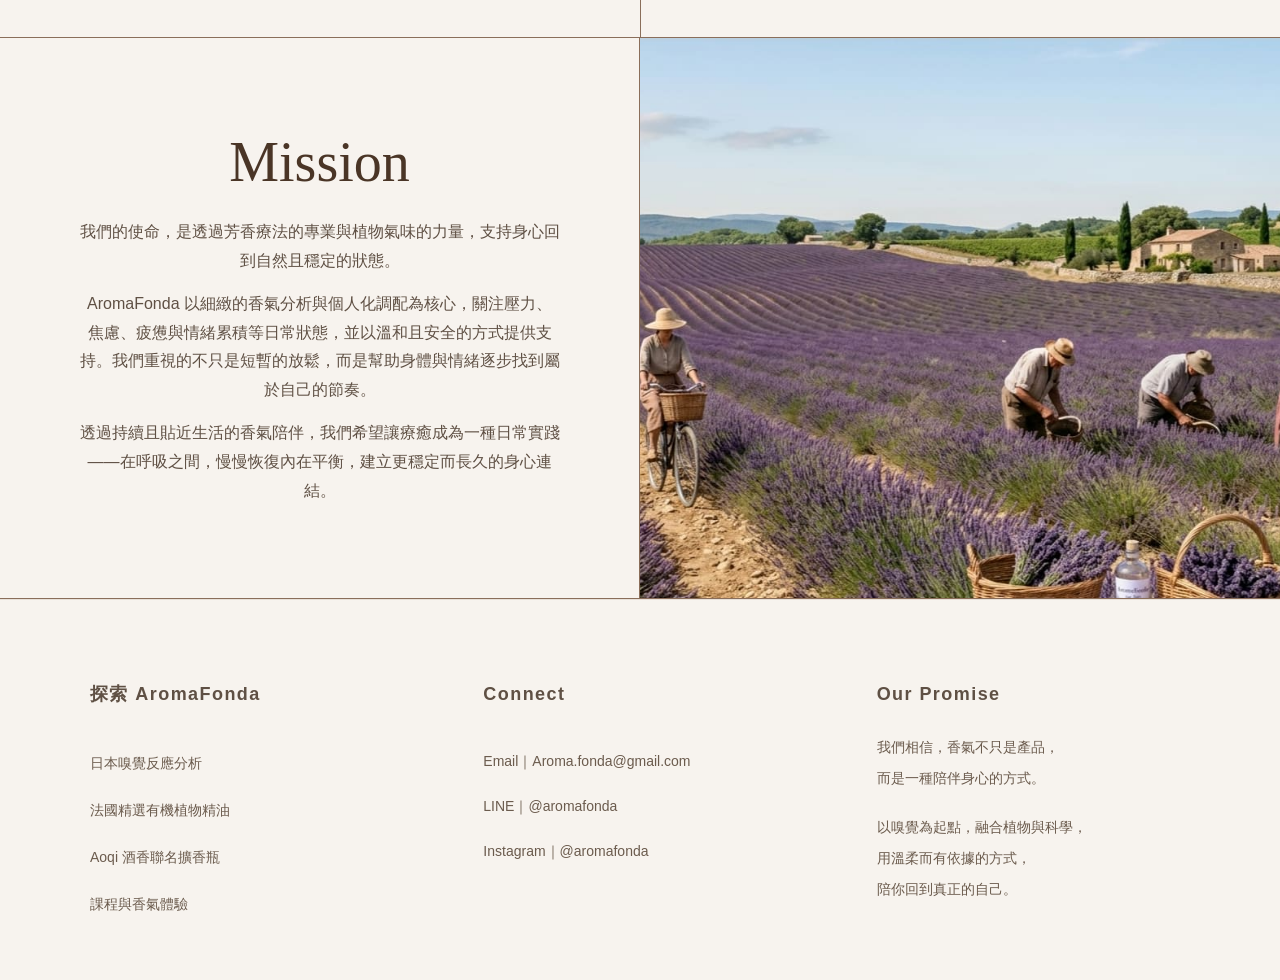
==== commit ff3807d0: "Update Ad Naturam and service page layouts" ====
--- a/about.html
+++ b/about.html
@@ -10,12 +10,15 @@
     <nav class="navbar">
       <div class="nav-container">
         <a href="index.html" class="navbar-logo">
-          <img src="images/logo.png" alt="AromaFonda" />
+          <span class="navbar-logo-stack">
+            <img class="navbar-logo-default" src="images/logo.png" alt="AromaFonda" />
+            <img class="navbar-logo-hover" src="images/logo3.png" alt="" aria-hidden="true" />
+          </span>
         </a>
         <ul class="nav-links">
           <li><a href="./analysis.html">日本嗅覺反應分析</a></li>
           <li><a href="./adnaturam.html">法國有機植物精油</a></li>
-          <li><a href="#services">課程與服務</a></li>
+          <li><a href="./service.html">課程與服務</a></li>
           <li><a href="/about.html">關於我們</a></li>
           <li><a href="#contact">聯絡我們</a></li>
         </ul>
--- a/styles.css
+++ b/styles.css
@@ -25,7 +25,7 @@
     left: 0;
     width: 100%;
     height: 72px;
-    background-color: #5A3828;
+    background-color: #4A3427;
     z-index: 1000;
 }
 
@@ -52,15 +52,44 @@
     display: flex;
     align-items: center;
     justify-content: center;
-    height: 64px;
+    height: clamp(44px, 6vw, 56px);
+    margin-left: clamp(-12px, -1.6vw, -28px);
     text-decoration: none;
 }
 
+.navbar-logo-stack {
+    position: relative;
+    display: block;
+    height: clamp(32px, 4.5vw, 42px);
+    width: min(32vw, 220px);
+}
+
 .navbar-logo img {
-    height: 120px;
-    width: auto;
+    position: absolute;
+    inset: 0;
+    height: clamp(32px, 4.5vw, 42px);
+    max-width: min(32vw, 220px);
+    width: 100%;
     display: block;
     object-fit: contain;
+}
+
+.navbar-logo-default {
+    opacity: 1;
+}
+
+.navbar-logo-hover {
+    opacity: 0;
+}
+
+.navbar-logo:hover .navbar-logo-default,
+.navbar-logo:focus-visible .navbar-logo-default {
+    opacity: 0;
+}
+
+.navbar-logo:hover .navbar-logo-hover,
+.navbar-logo:focus-visible .navbar-logo-hover {
+    opacity: 1;
 }
 
 .navbar img {
@@ -75,17 +104,37 @@
 }
 
 .nav-links a {
+    position: relative;
     color: #E8DCD0;
     text-decoration: none;
     font-size: 16px;
     transition: color 0.3s;
 }
 
+.nav-links a::after {
+    content: "";
+    position: absolute;
+    left: 0;
+    bottom: -6px;
+    width: 100%;
+    height: 1px;
+    background: currentColor;
+    transform: scaleX(0);
+    transform-origin: center;
+    transition: transform 0.22s ease;
+}
+
 .nav-links a:hover {
     color: #fff;
 }
 
+.nav-links a:hover::after,
+.nav-links a:focus-visible::after {
+    transform: scaleX(1);
+}
+
 .contact-btn {
+    position: relative;
     display: inline-block;
     background: transparent;
     border: 1px solid #E8DCD0;
@@ -98,9 +147,27 @@
     text-decoration: none;
 }
 
+.contact-btn::after {
+    content: "";
+    position: absolute;
+    left: 20px;
+    right: 20px;
+    bottom: 7px;
+    height: 1px;
+    background: currentColor;
+    transform: scaleX(0);
+    transform-origin: center;
+    transition: transform 0.22s ease;
+}
+
 .contact-btn:hover {
     background-color: #E8DCD0;
     color: #5A3828;
+}
+
+.contact-btn:hover::after,
+.contact-btn:focus-visible::after {
+    transform: scaleX(1);
 }
 
 /* Hero Section */
@@ -262,6 +329,7 @@
     opacity: 0;
     transform: translateY(120px);
     z-index: 2;
+    pointer-events: none;
 }
 
 .cta-card {
@@ -296,7 +364,8 @@
     gap: 16px;
 }
 
-.cta-actions button {
+.cta-actions button,
+.cta-actions a {
     padding: 10px 22px;
     border-radius: 999px;
     border: 1px solid #4A3526;
@@ -304,10 +373,15 @@
     color: #4A3526;
     font-size: 14px;
     cursor: pointer;
+    text-decoration: none;
+    display: inline-flex;
+    align-items: center;
+    justify-content: center;
     transition: background 0.25s ease, color 0.25s ease;
 }
 
-.cta-actions button:hover {
+.cta-actions button:hover,
+.cta-actions a:hover {
     background: #4A3526;
     color: #ffffff;
 }
@@ -457,6 +531,15 @@
 }
 
 .experience-card-link img {
+    width: 100%;
+    height: 100%;
+    object-fit: cover;
+    display: block;
+}
+
+.experience-card .card-image img {
+    position: absolute;
+    inset: 0;
     width: 100%;
     height: 100%;
     object-fit: cover;
@@ -574,7 +657,10 @@
 .about-intro {
     width: 100%;
     background: #F7F3EE;
-    padding: 110px 0 100px 0;
+    min-height: calc(100vh - 72px);
+    padding: 79px 0 52px 0;
+    display: flex;
+    align-items: center;
     text-align: center;
     border-bottom: 1px solid #8A6E5A;
 }
@@ -725,7 +811,8 @@
 /* Responsive for About Page */
 @media (max-width: 768px) {
     .about-intro {
-        padding: 80px 0 60px 0;
+        min-height: auto;
+        padding: 66px 0 38px 0;
     }
 
     .about-intro h1 {
@@ -769,6 +856,14 @@
 
 /* Responsive */
 @media (max-width: 768px) {
+    .nav-container {
+        padding: 0 16px;
+    }
+
+    .navbar-logo {
+        margin-left: 0;
+    }
+
     .hero {
         flex-direction: column;
         height: auto;
@@ -983,7 +1078,7 @@
 }
 
 .analysis-page .navbar {
-    background-color: #5A3828;
+    background-color: #4A3427;
     border-bottom: 1px solid transparent;
     transition: background-color 0.35s ease, border-color 0.35s ease;
 }
@@ -993,6 +1088,11 @@
     font-family: sans-serif;
     color: #E8DCD0;
     transition: color 0.35s ease;
+}
+
+.analysis-page .nav-links a:hover,
+.analysis-page .nav-links a:focus-visible {
+    color: #fff;
 }
 
 .analysis-page .navbar .contact-btn {
@@ -1028,6 +1128,11 @@
 .analysis-page .navbar.is-light-analysis .contact-btn:hover {
     background: rgba(110, 77, 139, 0.06);
     color: #6E4D8B;
+}
+
+.analysis-page .navbar.is-light-analysis .nav-links a:hover,
+.analysis-page .navbar.is-light-analysis .nav-links a:focus-visible {
+    color: #5D3F77;
 }
 
 .analysis-bridge {
@@ -1974,6 +2079,13 @@
 
 /* Ad Naturam Page */
 .adnaturam-page {
+    --adn-radius-section: 18px;
+    --adn-radius-card: 14px;
+    --adn-radius-card-tight: 12px;
+    --adn-radius-control: 12px;
+    --adn-product-radius-section: 24px;
+    --adn-product-radius-card: 18px;
+    --adn-product-radius-card-tight: 16px;
     background: #f7f3ee;
     color: #4a3526;
 }
@@ -1983,7 +2095,12 @@
     border-top: 1px solid rgba(122, 90, 67, 0.14);
 }
 
+.adnaturam-page .contact-btn {
+    border-radius: var(--adn-radius-control);
+}
+
 .adnaturam-hero,
+.adnaturam-product-introduction,
 .adnaturam-intro-section,
 .adnaturam-values-section {
     padding-left: 24px;
@@ -2021,6 +2138,7 @@
     z-index: 2;
     background: #efe6d7;
     padding: 78px 86px 84px;
+    border-radius: var(--adn-radius-section);
 }
 
 .adnaturam-eyebrow {
@@ -2077,7 +2195,7 @@
     justify-content: center;
     min-width: 188px;
     padding: 11px 24px;
-    border-radius: 999px;
+    border-radius: var(--adn-radius-control);
     border: 1px solid rgba(74, 53, 38, 0.22);
     text-decoration: none;
     font-size: 15px;
@@ -2114,13 +2232,14 @@
     width: min(100%, 880px);
     margin-left: auto;
     overflow: hidden;
+    border-radius: var(--adn-radius-section);
 }
 
 .adnaturam-hero-image {
     display: block;
     width: 100%;
     height: auto;
-    border-radius: 0;
+    border-radius: var(--adn-radius-section);
     border: 1px solid rgba(122, 90, 67, 0.08);
     transform: scale(1.08) translateX(24px);
     transform-origin: center;
@@ -2128,7 +2247,7 @@
 
 .adnaturam-placeholder {
     width: 100%;
-    border-radius: 24px;
+    border-radius: var(--adn-radius-section);
     background:
         linear-gradient(135deg, rgba(255, 255, 255, 0.68) 0%, rgba(234, 226, 217, 0.88) 100%);
     border: 1px solid rgba(122, 90, 67, 0.14);
@@ -2140,6 +2259,147 @@
 
 .adnaturam-placeholder-stack {
     aspect-ratio: 4 / 3;
+}
+
+.adnaturam-product-introduction {
+    padding-top: 0;
+    padding-bottom: 72px;
+    margin-top: -22px;
+    position: relative;
+    z-index: 1;
+}
+
+.adnaturam-product-shell {
+    max-width: 1200px;
+    margin: 0 auto;
+    padding: 62px 40px 56px;
+    border-radius: var(--adn-product-radius-section);
+    background:
+        radial-gradient(circle at 50% 18%, rgba(255, 255, 255, 0.62), transparent 30%),
+        radial-gradient(circle at 50% 62%, rgba(246, 237, 226, 0.46), transparent 52%),
+        linear-gradient(180deg, rgba(251, 248, 243, 0.96) 0%, rgba(244, 237, 228, 0.94) 100%);
+    border: 1px solid rgba(118, 89, 66, 0.08);
+    box-shadow:
+        0 12px 40px rgba(60, 40, 20, 0.06),
+        inset 0 1px 0 rgba(255, 255, 255, 0.65);
+}
+
+.adnaturam-product-header {
+    max-width: 760px;
+    margin: 0 auto;
+    text-align: center;
+}
+
+.adnaturam-product-label,
+.adnaturam-product-label-cn {
+    margin: 0;
+    color: rgba(110, 82, 61, 0.72);
+    font-size: 12px;
+    letter-spacing: 0.24em;
+    text-transform: uppercase;
+}
+
+.adnaturam-product-label-cn {
+    margin-top: 8px;
+    letter-spacing: 0.18em;
+}
+
+.adnaturam-product-title {
+    margin: 18px 0 14px;
+    font-family: "Noto Serif JP", "Hiragino Mincho ProN", "Yu Mincho", serif;
+    font-size: clamp(30px, 3.8vw, 44px);
+    line-height: 1.28;
+    font-weight: 500;
+    color: #433126;
+}
+
+.adnaturam-product-support {
+    margin: 0 auto;
+    max-width: 620px;
+    font-size: 16px;
+    line-height: 1.95;
+    color: rgba(74, 53, 38, 0.74);
+}
+
+.adnaturam-product-grid {
+    margin-top: 54px;
+    display: grid;
+    grid-template-columns: repeat(5, minmax(0, 1fr));
+    gap: 22px;
+}
+
+.adnaturam-product-card {
+    display: flex;
+    flex-direction: column;
+    overflow: hidden;
+    border-radius: var(--adn-product-radius-card);
+    background:
+        linear-gradient(180deg, #fdfbf8 0%, #fbf7f2 56%, #f3ebe3 100%);
+    border: 1px solid rgba(118, 89, 66, 0.06);
+    box-shadow:
+        0 16px 40px rgba(60, 40, 20, 0.08),
+        0 4px 12px rgba(60, 40, 20, 0.035),
+        inset 0 1px 0 rgba(255, 255, 255, 0.68);
+    transition: transform 0.4s ease, box-shadow 0.4s ease, border-color 0.4s ease, background 0.4s ease;
+}
+
+.adnaturam-product-card:hover,
+.adnaturam-product-card:focus-within {
+    transform: translateY(-5px);
+    background:
+        linear-gradient(180deg, #fffdfb 0%, #fcf8f4 56%, #f5ede5 100%);
+    box-shadow:
+        0 20px 44px rgba(60, 40, 20, 0.09),
+        0 8px 16px rgba(60, 40, 20, 0.045),
+        inset 0 1px 0 rgba(255, 255, 255, 0.78);
+    border-color: rgba(118, 89, 66, 0.08);
+}
+
+.adnaturam-product-image {
+    display: block;
+    width: 110%;
+    aspect-ratio: 4 / 5;
+    height: auto;
+    padding: 28px 24px 20px;
+    object-fit: contain;
+    object-position: center center;
+    filter: none;
+    opacity: 1;
+    mix-blend-mode: normal;
+    background: #ffffff;
+    border-bottom: 1px solid rgba(118, 89, 66, 0.05);
+    box-shadow: inset 0 -1px 0 rgba(118, 89, 66, 0.04);
+    transition: transform 0.4s ease;
+    transform: translateX(-10px);
+}
+
+.adnaturam-product-card:hover .adnaturam-product-image,
+.adnaturam-product-card:focus-within .adnaturam-product-image {
+    transform: translateX(-10px) translateY(-2px);
+}
+
+.adnaturam-product-meta {
+    padding: 24px 20px 26px;
+    background:
+        linear-gradient(180deg, rgba(243, 235, 227, 0) 0%, rgba(243, 235, 227, 0.88) 100%);
+    text-align: center;
+}
+
+.adnaturam-product-name {
+    margin: 0;
+    font-family: "Noto Serif JP", "Hiragino Mincho ProN", "Yu Mincho", serif;
+    font-size: 20px;
+    line-height: 1.45;
+    font-weight: 500;
+    color: #433126;
+}
+
+.adnaturam-product-category {
+    margin: 8px 0 0;
+    font-size: 11px;
+    line-height: 1.6;
+    letter-spacing: 0.24em;
+    color: rgba(67, 49, 38, 0.62);
 }
 
 .adnaturam-intro-section {
@@ -2157,6 +2417,7 @@
     align-items: start;
     background: rgba(255, 255, 255, 0.68);
     border: 1px solid rgba(122, 90, 67, 0.1);
+    border-radius: var(--adn-radius-section);
 }
 
 .adnaturam-section-title {
@@ -2188,7 +2449,7 @@
     display: block;
     width: 100%;
     height: auto;
-    border-radius: 18px;
+    border-radius: var(--adn-radius-card);
     border: 1px solid rgba(122, 90, 67, 0.1);
 }
 
@@ -2239,6 +2500,8 @@
     display: flex;
     align-items: center;
     justify-content: center;
+    border-radius: var(--adn-radius-card);
+    overflow: hidden;
 }
 
 .adn-values-icon img {
@@ -2246,6 +2509,7 @@
     height: 72px;
     object-fit: contain;
     display: block;
+    border-radius: var(--adn-radius-card-tight);
 }
 
 .adn-values-eyebrow {
@@ -2310,6 +2574,7 @@
     z-index: 2;
     background: #f3ede5;
     padding: 52px 52px 46px;
+    border-radius: var(--adn-radius-section);
 }
 
 .adn-message-copy {
@@ -2373,7 +2638,7 @@
     width: 100%;
     height: auto;
     object-fit: contain;
-    border-radius: 0;
+    border-radius: var(--adn-radius-section);
     border: 1px solid rgba(122, 90, 67, 0.08);
 }
 
@@ -2427,6 +2692,7 @@
     margin: 10px auto 0;
     overflow: hidden;
     position: relative;
+    border-radius: var(--adn-radius-section);
 }
 
 .adn-venn img {
@@ -2442,6 +2708,7 @@
     max-width: 900px;
     height: auto;
     margin: 0 auto;
+    border-radius: var(--adn-radius-section);
 }
 
 .adnaturam-values-container {
@@ -2474,7 +2741,7 @@
     max-width: 1000px;
     background: #6b4a36;
     color: #f6f1eb;
-    border-radius: 24px;
+    border-radius: var(--adn-radius-section);
     overflow: hidden;
     margin: 0 auto;
     box-shadow: 0 18px 40px rgba(0, 0, 0, 0.08);
@@ -2529,7 +2796,7 @@
     height: 100%;
     object-fit: cover;
     display: block;
-    border-radius: 0 24px 24px 0;
+    border-radius: var(--adn-radius-card);
 }
 
 .adn-cta-split .cta-primary {
@@ -2537,7 +2804,7 @@
     color: #6b4a36;
     border: none;
     padding: 14px 26px;
-    border-radius: 999px;
+    border-radius: var(--adn-radius-control);
     text-decoration: none;
 }
 
@@ -2550,7 +2817,7 @@
     color: #ffffff;
     border: 1px solid rgba(255, 255, 255, 0.5);
     padding: 14px 26px;
-    border-radius: 999px;
+    border-radius: var(--adn-radius-control);
     text-decoration: none;
 }
 
@@ -2562,7 +2829,7 @@
     background: #5b3a29;
     color: white;
     padding: 14px 26px;
-    border-radius: 999px;
+    border-radius: var(--adn-radius-control);
     text-decoration: none;
 }
 
@@ -2570,11 +2837,15 @@
     border: 1px solid #5b3a29;
     color: #5b3a29;
     padding: 14px 26px;
-    border-radius: 999px;
+    border-radius: var(--adn-radius-control);
     text-decoration: none;
 }
 
 @media (max-width: 1100px) {
+    .adnaturam-product-grid {
+        grid-template-columns: repeat(3, minmax(0, 1fr));
+    }
+
     .adnaturam-intro-container {
         grid-template-columns: 1fr;
     }
@@ -2667,8 +2938,15 @@
     }
 }
 
+@media (max-width: 960px) {
+    .adnaturam-product-grid {
+        grid-template-columns: repeat(2, minmax(0, 1fr));
+    }
+}
+
 @media (max-width: 768px) {
     .adnaturam-hero,
+    .adnaturam-product-introduction,
     .adnaturam-intro-section,
     .adnaturam-values-section {
         padding-left: 16px;
@@ -2679,6 +2957,40 @@
         padding-top: 136px;
         padding-bottom: 64px;
         min-height: auto;
+    }
+
+    .adnaturam-product-introduction {
+        margin-top: 0;
+        padding-bottom: 52px;
+    }
+
+    .adnaturam-product-shell {
+        padding: 40px 20px 34px;
+        border-radius: var(--adn-product-radius-section);
+    }
+
+    .adnaturam-product-title {
+        margin-top: 16px;
+        font-size: 28px;
+    }
+
+    .adnaturam-product-support {
+        font-size: 15px;
+        line-height: 1.9;
+    }
+
+    .adnaturam-product-grid {
+        margin-top: 36px;
+        grid-template-columns: 1fr;
+        gap: 16px;
+    }
+
+    .adnaturam-product-card {
+        border-radius: var(--adn-product-radius-card);
+    }
+
+    .adnaturam-product-name {
+        font-size: 19px;
     }
 
     .adn-values-section {
@@ -2804,10 +3116,6 @@
         text-align: center;
     }
 
-    .adnaturam-hero-image {
-        border-radius: 0;
-    }
-
     .adnaturam-intro-section {
         padding-bottom: 64px;
     }
@@ -2836,3 +3144,501 @@
         padding: 0 16px;
     }
 }
+
+/* Service page */
+.service-page {
+    background:
+        radial-gradient(circle at top left, rgba(242, 233, 224, 0.82), transparent 38%),
+        linear-gradient(180deg, #f8f4ef 0%, #f7f3ee 22%, #f4efe8 56%, #f8f4ef 100%);
+    color: #433126;
+}
+
+.service-page .contact-section {
+    background: #e9dfd3;
+}
+
+.service-main {
+    padding-top: 72px;
+}
+
+.service-shell {
+    width: min(1120px, calc(100% - 48px));
+    margin: 0 auto;
+}
+
+.service-eyebrow {
+    margin: 0 0 18px;
+    font-size: 12px;
+    letter-spacing: 0.24em;
+    text-transform: uppercase;
+    color: #8a6a56;
+}
+
+.service-hero {
+    position: relative;
+    padding: 118px 0 84px;
+}
+
+.service-hero::after {
+    content: "";
+    position: absolute;
+    inset: auto 0 0;
+    height: 1px;
+    background: linear-gradient(
+        90deg,
+        transparent 0%,
+        rgba(122, 90, 67, 0.28) 20%,
+        rgba(122, 90, 67, 0.28) 80%,
+        transparent 100%
+    );
+}
+
+.service-hero-shell {
+    display: flex;
+    justify-content: center;
+}
+
+.service-hero-copy {
+    max-width: 760px;
+    text-align: center;
+}
+
+.service-hero-title,
+.service-section-title,
+.course-title {
+    font-family: "Noto Serif JP", "Hiragino Mincho ProN", "Yu Mincho", serif;
+    font-weight: 500;
+    letter-spacing: 0.02em;
+    color: #433126;
+}
+
+.service-hero-title {
+    margin: 0;
+    font-size: clamp(40px, 5vw, 64px);
+    line-height: 1.18;
+}
+
+.service-hero-subtitle {
+    margin: 24px 0 0;
+    font-size: clamp(18px, 2vw, 24px);
+    line-height: 1.8;
+    color: rgba(67, 49, 38, 0.82);
+}
+
+.service-hero-text,
+.service-section-text,
+.course-body,
+.service-closing-text {
+    font-size: 16px;
+    line-height: 2;
+    color: rgba(67, 49, 38, 0.8);
+}
+
+.service-hero-text {
+    max-width: 720px;
+    margin: 30px auto 0;
+}
+
+.service-hero-divider {
+    width: min(180px, 42%);
+    height: 1px;
+    margin: 42px auto 0;
+    background: linear-gradient(
+        90deg,
+        transparent 0%,
+        rgba(122, 90, 67, 0.18) 20%,
+        rgba(122, 90, 67, 0.45) 50%,
+        rgba(122, 90, 67, 0.18) 80%,
+        transparent 100%
+    );
+}
+
+.service-overview {
+    padding: 76px 0 96px;
+}
+
+.service-section-header {
+    max-width: 700px;
+    margin: 0 auto 48px;
+    text-align: center;
+}
+
+.service-section-title {
+    margin: 0;
+    font-size: clamp(30px, 3vw, 40px);
+    line-height: 1.3;
+}
+
+.service-section-text {
+    margin: 18px auto 0;
+}
+
+.course-stack {
+    display: grid;
+    gap: 34px;
+}
+
+.course-card {
+    position: relative;
+    border-radius: 30px;
+    padding: 34px;
+    background: rgba(255, 251, 247, 0.76);
+    border: 1px solid rgba(122, 90, 67, 0.12);
+    box-shadow: 0 18px 40px rgba(90, 64, 47, 0.06);
+}
+
+.course-card::after {
+    content: "";
+    position: absolute;
+    inset: 0;
+    border-radius: inherit;
+    pointer-events: none;
+    box-shadow: inset 0 1px 0 rgba(255, 255, 255, 0.55);
+}
+
+.course-grid {
+    display: grid;
+    grid-template-columns: minmax(0, 1.05fr) minmax(280px, 0.95fr);
+    gap: 34px;
+    align-items: center;
+}
+
+.course-grid-reverse .course-copy {
+    order: 2;
+}
+
+.course-grid-reverse .course-media {
+    order: 1;
+}
+
+.course-label {
+    margin: 0 0 14px;
+    font-size: 12px;
+    letter-spacing: 0.2em;
+    text-transform: uppercase;
+    color: #8a6a56;
+}
+
+.course-title {
+    margin: 0;
+    font-size: clamp(28px, 3vw, 36px);
+    line-height: 1.34;
+}
+
+.course-line {
+    margin: 14px 0 0;
+    font-size: 18px;
+    line-height: 1.8;
+    color: #6f5646;
+}
+
+.course-body {
+    margin: 22px 0 0;
+}
+
+.course-meta {
+    margin-top: 26px;
+    padding-top: 22px;
+    border-top: 1px solid rgba(122, 90, 67, 0.14);
+}
+
+.course-meta h4 {
+    margin: 0;
+    font-size: 15px;
+    letter-spacing: 0.08em;
+    color: #5c4537;
+}
+
+.course-list {
+    list-style: none;
+    display: grid;
+    grid-template-columns: repeat(2, minmax(0, 1fr));
+    gap: 12px 18px;
+    margin: 18px 0 0;
+    padding: 0;
+}
+
+.course-list li {
+    position: relative;
+    padding-left: 18px;
+    font-size: 15px;
+    line-height: 1.9;
+    color: rgba(67, 49, 38, 0.84);
+}
+
+.course-list li::before {
+    content: "";
+    position: absolute;
+    left: 0;
+    top: 12px;
+    width: 6px;
+    height: 6px;
+    border-radius: 50%;
+    background: #b79275;
+}
+
+.course-audience {
+    margin: 26px 0 0;
+    padding-top: 20px;
+    border-top: 1px solid rgba(122, 90, 67, 0.12);
+    font-size: 15px;
+    line-height: 1.9;
+    color: rgba(67, 49, 38, 0.78);
+}
+
+.course-audience span {
+    display: inline-block;
+    margin-right: 10px;
+    font-weight: 600;
+    color: #5c4537;
+}
+
+.course-media {
+    width: 100%;
+}
+
+.course-placeholder {
+    position: relative;
+    min-height: 420px;
+    border-radius: 24px;
+    overflow: hidden;
+    display: flex;
+    flex-direction: column;
+    justify-content: flex-end;
+    padding: 28px;
+    border: 1px solid rgba(122, 90, 67, 0.1);
+    background-color: #ece2d6;
+}
+
+.course-placeholder::before,
+.course-placeholder::after {
+    content: "";
+    position: absolute;
+    border-radius: 999px;
+    opacity: 0.5;
+}
+
+.course-placeholder::before {
+    width: 220px;
+    height: 220px;
+    top: -56px;
+    right: -48px;
+    background: radial-gradient(circle, rgba(255, 255, 255, 0.7), transparent 72%);
+}
+
+.course-placeholder::after {
+    width: 180px;
+    height: 180px;
+    bottom: -44px;
+    left: -36px;
+    background: radial-gradient(circle, rgba(139, 110, 88, 0.2), transparent 70%);
+}
+
+.course-placeholder-wellness {
+    background:
+        linear-gradient(180deg, rgba(255, 255, 255, 0.18), rgba(255, 255, 255, 0.04)),
+        radial-gradient(circle at top left, rgba(255, 255, 255, 0.6), transparent 34%),
+        linear-gradient(135deg, #ede5db 0%, #d7c7b8 52%, #c5b09e 100%);
+}
+
+.course-placeholder-beauty {
+    background:
+        linear-gradient(180deg, rgba(255, 255, 255, 0.16), rgba(255, 255, 255, 0.04)),
+        radial-gradient(circle at top right, rgba(255, 244, 236, 0.8), transparent 30%),
+        linear-gradient(135deg, #efe7e0 0%, #e2d1c4 48%, #ccb7a6 100%);
+}
+
+.course-placeholder-creative {
+    background:
+        linear-gradient(180deg, rgba(255, 255, 255, 0.14), rgba(255, 255, 255, 0.05)),
+        radial-gradient(circle at center, rgba(255, 255, 255, 0.35), transparent 30%),
+        linear-gradient(135deg, #e8dfd5 0%, #d7c8b7 46%, #bfa691 100%);
+}
+
+.placeholder-badge {
+    position: relative;
+    z-index: 1;
+    align-self: flex-start;
+    margin-bottom: 14px;
+    padding: 7px 12px;
+    border-radius: 999px;
+    background: rgba(255, 252, 248, 0.54);
+    border: 1px solid rgba(122, 90, 67, 0.12);
+    font-size: 11px;
+    letter-spacing: 0.18em;
+    text-transform: uppercase;
+    color: #6f5646;
+    backdrop-filter: blur(6px);
+}
+
+.course-placeholder p {
+    position: relative;
+    z-index: 1;
+    max-width: 320px;
+    margin: 0;
+    font-family: "Noto Serif JP", "Hiragino Mincho ProN", "Yu Mincho", serif;
+    font-size: 20px;
+    line-height: 1.8;
+    color: rgba(67, 49, 38, 0.82);
+}
+
+.service-closing {
+    padding: 0 0 108px;
+}
+
+.service-closing-card {
+    position: relative;
+    overflow: hidden;
+    border-radius: 34px;
+    padding: 56px 32px;
+    text-align: center;
+    background:
+        radial-gradient(circle at top center, rgba(255, 255, 255, 0.7), transparent 34%),
+        linear-gradient(135deg, rgba(243, 235, 226, 0.96) 0%, rgba(233, 222, 209, 0.96) 100%);
+    border: 1px solid rgba(122, 90, 67, 0.12);
+}
+
+.service-closing-card::after {
+    content: "";
+    position: absolute;
+    inset: auto 50% 0;
+    transform: translateX(-50%);
+    width: 180px;
+    height: 1px;
+    background: rgba(122, 90, 67, 0.24);
+}
+
+.service-closing-text {
+    max-width: 720px;
+    margin: 18px auto 0;
+}
+
+.service-cta-btn {
+    display: inline-flex;
+    align-items: center;
+    justify-content: center;
+    min-width: 168px;
+    margin-top: 30px;
+    padding: 14px 28px;
+    border-radius: 999px;
+    background: #6b4a36;
+    color: #f8f4ef;
+    text-decoration: none;
+    font-size: 15px;
+    letter-spacing: 0.08em;
+    transition: background-color 0.24s ease, transform 0.24s ease, box-shadow 0.24s ease;
+    box-shadow: 0 10px 22px rgba(90, 64, 47, 0.12);
+}
+
+.service-cta-btn:hover,
+.service-cta-btn:focus-visible {
+    background: #5a3e2d;
+    transform: translateY(-1px);
+    box-shadow: 0 14px 26px rgba(90, 64, 47, 0.16);
+}
+
+@media (max-width: 960px) {
+    .course-grid,
+    .course-grid-reverse {
+        grid-template-columns: 1fr;
+    }
+
+    .course-grid .course-media,
+    .course-grid-reverse .course-media {
+        order: 1;
+    }
+
+    .course-grid .course-copy,
+    .course-grid-reverse .course-copy {
+        order: 2;
+    }
+
+    .course-placeholder {
+        min-height: 320px;
+    }
+}
+
+@media (max-width: 768px) {
+    .service-main {
+        padding-top: 72px;
+    }
+
+    .service-shell {
+        width: min(100% - 32px, 1120px);
+    }
+
+    .service-hero {
+        padding: 82px 0 58px;
+    }
+
+    .service-hero-title {
+        font-size: 38px;
+    }
+
+    .service-hero-subtitle {
+        font-size: 18px;
+        line-height: 1.8;
+    }
+
+    .service-hero-text,
+    .service-section-text,
+    .course-body,
+    .service-closing-text {
+        font-size: 15px;
+        line-height: 1.9;
+    }
+
+    .service-overview {
+        padding: 56px 0 72px;
+    }
+
+    .service-section-header {
+        margin-bottom: 34px;
+    }
+
+    .course-card {
+        padding: 22px;
+        border-radius: 24px;
+    }
+
+    .course-grid {
+        gap: 22px;
+    }
+
+    .course-title {
+        font-size: 28px;
+    }
+
+    .course-line {
+        font-size: 17px;
+    }
+
+    .course-list {
+        grid-template-columns: 1fr;
+        gap: 8px;
+    }
+
+    .course-placeholder {
+        min-height: 280px;
+        padding: 22px;
+        border-radius: 20px;
+    }
+
+    .course-placeholder p {
+        font-size: 18px;
+        max-width: 260px;
+    }
+
+    .service-closing {
+        padding-bottom: 76px;
+    }
+
+    .service-closing-card {
+        padding: 42px 22px 46px;
+        border-radius: 26px;
+    }
+
+    .service-cta-btn {
+        width: 100%;
+    }
+}
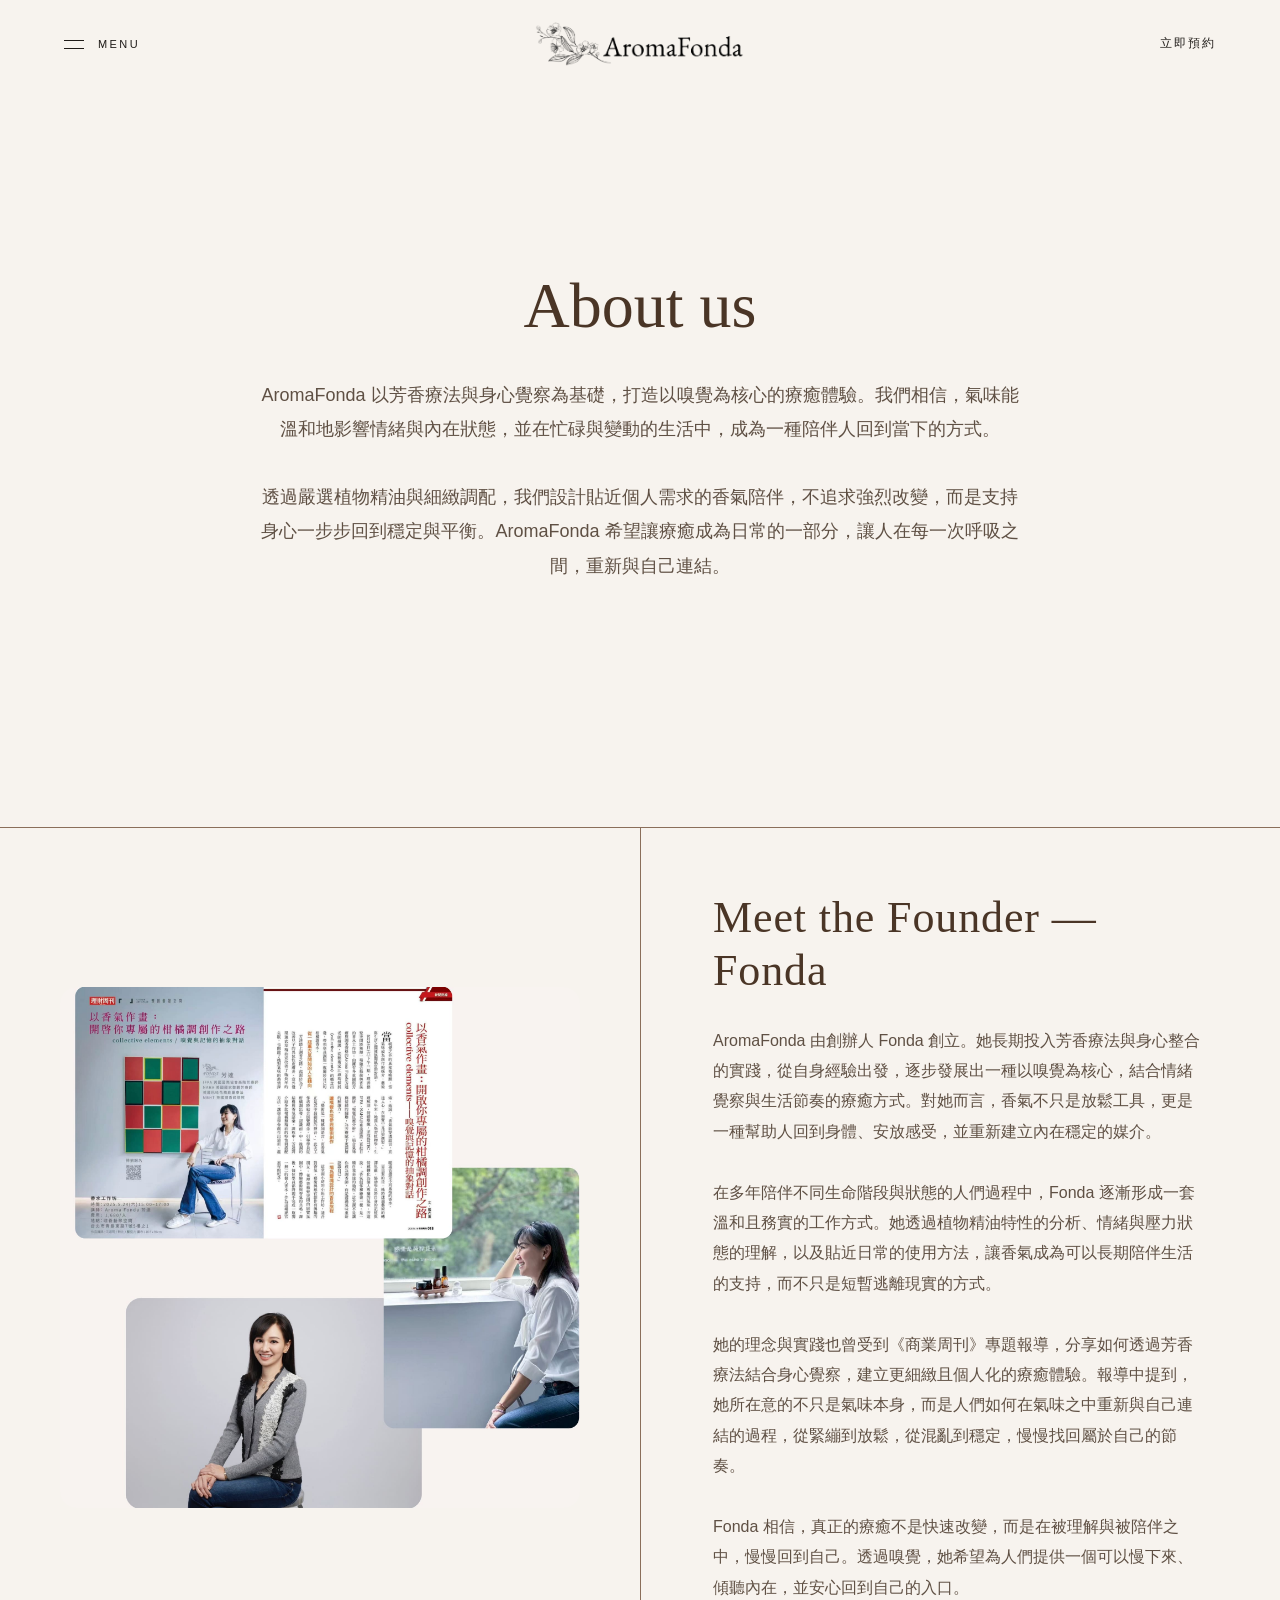
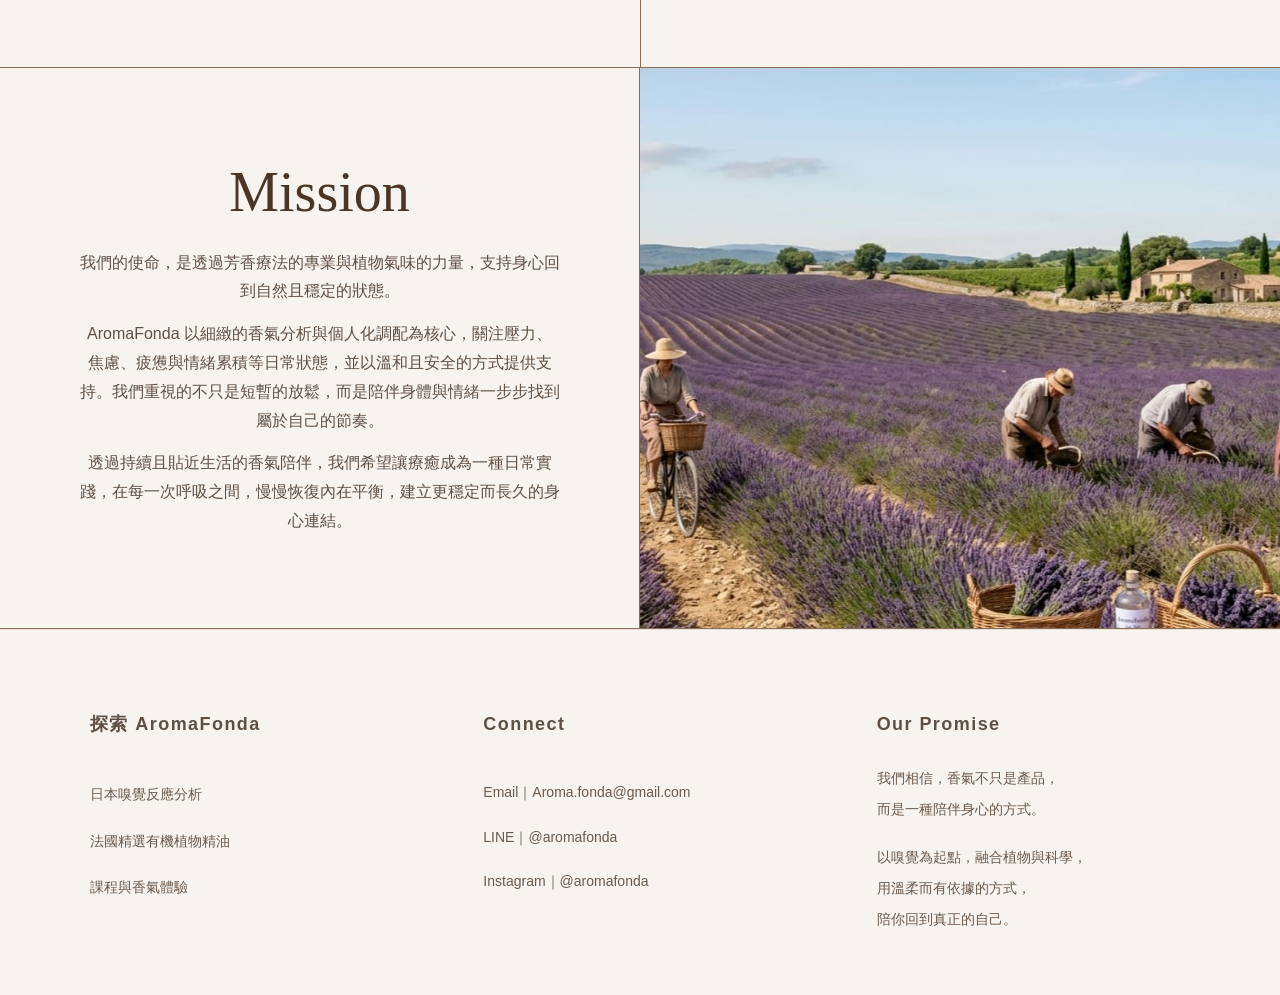
==== commit a42d2034: "Update Ad Naturam and service page layouts" ====
--- a/about.html
+++ b/about.html
@@ -5,36 +5,402 @@
     <meta name="viewport" content="width=device-width, initial-scale=1.0" />
     <title>About - AromaFonda</title>
     <link rel="stylesheet" href="styles.css" />
+    <style>
+      .about-page.menu-open {
+        overflow: hidden;
+      }
+
+      .about-page .navbar {
+        position: fixed;
+        top: 0;
+        left: 0;
+        width: 100%;
+        height: 88px;
+        background: transparent;
+        z-index: 1200;
+        font-family: sans-serif;
+      }
+
+      .about-page .navbar a,
+      .about-page .navbar button,
+      .about-page .navbar span {
+        font-family: sans-serif;
+      }
+
+      .about-page .navbar a.navbar-cta {
+        color: #1f1b18;
+      }
+
+      .about-page .menu-toggle,
+      .about-page .navbar-cta {
+        position: absolute;
+        top: 50%;
+        transform: translateY(-50%);
+      }
+
+      .about-page .menu-toggle {
+        left: clamp(56px, 5vw, 64px);
+        display: inline-flex;
+        align-items: center;
+        gap: 14px;
+        border: 0;
+        background: transparent;
+        padding: 0;
+        color: #1f1b18;
+        font: inherit;
+        font-size: 11px;
+        letter-spacing: 0.22em;
+        text-transform: uppercase;
+        cursor: pointer;
+        transition: opacity 0.28s ease;
+      }
+
+      .about-page .menu-toggle:hover,
+      .about-page .menu-toggle:focus-visible,
+      .about-page .navbar-cta:hover,
+      .about-page .navbar-cta:focus-visible,
+      .about-page .side-drawer a:hover,
+      .about-page .side-drawer a:focus-visible {
+        opacity: 0.68;
+      }
+
+      .about-page .menu-toggle__icon {
+        position: relative;
+        width: 20px;
+        height: 14px;
+        flex: 0 0 20px;
+      }
+
+      .about-page .menu-toggle__icon span {
+        position: absolute;
+        left: 0;
+        width: 100%;
+        height: 1px;
+        background: currentColor;
+        transform-origin: center;
+        transition:
+          background-color 0.3s ease,
+          top 0.28s ease,
+          transform 0.28s ease,
+          opacity 0.28s ease;
+      }
+
+      .about-page .menu-toggle__icon span:first-child {
+        top: 3px;
+      }
+
+      .about-page .menu-toggle__icon span:last-child {
+        top: 11px;
+      }
+
+      .about-page.menu-open .menu-toggle__icon span:first-child {
+        top: 7px;
+        transform: rotate(45deg);
+      }
+
+      .about-page.menu-open .menu-toggle__icon span:last-child {
+        top: 7px;
+        transform: rotate(-45deg);
+      }
+
+      .about-page .menu-toggle__label {
+        display: inline-block;
+        line-height: 1;
+      }
+
+      .about-page.menu-open .menu-toggle,
+      .about-page.menu-open .menu-toggle__label {
+        color: #3e3a36;
+      }
+
+      .about-page.menu-open .menu-toggle__icon span {
+        background-color: #3e3a36;
+      }
+
+      .about-page.menu-open .menu-toggle::after {
+        background: #3e3a36;
+      }
+
+      .about-page .navbar-logo {
+        position: absolute;
+        left: 50%;
+        top: 50%;
+        transform: translate(-50%, -50%);
+        height: auto;
+        margin-left: 0;
+        text-decoration: none;
+        transition:
+          opacity 0.28s ease,
+          visibility 0.28s ease;
+      }
+
+      .about-page .navbar-logo.is-hidden {
+        opacity: 0;
+        visibility: hidden;
+        pointer-events: none;
+      }
+
+      .about-page .menu-toggle::after,
+      .about-page .navbar-logo::after,
+      .about-page .navbar-cta::after {
+        content: "";
+        position: absolute;
+        left: 0;
+        bottom: -8px;
+        width: 100%;
+        height: 1px;
+        background: #1f1b18;
+        transform: scaleX(0);
+        transform-origin: center center;
+        transition:
+          transform 0.28s ease,
+          background-color 0.3s ease;
+        pointer-events: none;
+      }
+
+      .about-page .navbar-logo::after {
+        bottom: -10px;
+      }
+
+      .about-page .menu-toggle:hover::after,
+      .about-page .menu-toggle:focus-visible::after,
+      .about-page .navbar-logo:hover::after,
+      .about-page .navbar-logo:focus-visible::after,
+      .about-page .navbar-cta:hover::after,
+      .about-page .navbar-cta:focus-visible::after {
+        transform: scaleX(1);
+      }
+
+      .about-page .navbar-logo-stack {
+        width: min(32vw, 210px);
+        height: clamp(34px, 4.6vw, 44px);
+      }
+
+      .about-page .navbar-logo img {
+        height: 100%;
+        max-width: 100%;
+        transition: opacity 0.3s ease;
+      }
+
+      .about-page .navbar-cta {
+        right: clamp(56px, 5vw, 64px);
+        color: #1f1b18;
+        text-decoration: none;
+        font-size: 12px;
+        letter-spacing: 0.16em;
+        text-transform: uppercase;
+        transition: opacity 0.28s ease;
+      }
+
+      .about-page .menu-overlay {
+        position: fixed;
+        inset: 0;
+        background: rgba(22, 18, 15, 0.5);
+        opacity: 0;
+        visibility: hidden;
+        transition:
+          opacity 0.38s ease,
+          visibility 0.38s ease;
+        z-index: 1100;
+      }
+
+      .about-page .side-drawer {
+        position: fixed;
+        top: 0;
+        left: 0;
+        bottom: 0;
+        width: min(82vw, 312px);
+        padding: 120px 48px 48px 56px;
+        background: #f5efe6;
+        color: #3e3a36;
+        transform: translateX(-100%);
+        transition: transform 0.42s cubic-bezier(0.22, 1, 0.36, 1);
+        z-index: 1150;
+        overflow-y: auto;
+      }
+
+      .about-page .side-drawer__nav {
+        display: block;
+      }
+
+      .about-page .side-nav-links {
+        list-style: none;
+        padding: 0;
+        margin: 0;
+      }
+
+      .about-page .side-drawer__nav a {
+        display: block;
+        color: #3e3a36;
+        text-decoration: none;
+        font-family:
+          "Noto Serif JP", "Hiragino Mincho ProN", "Yu Mincho", serif;
+        font-size: 22px;
+        line-height: 1.9;
+        margin-bottom: 18px;
+        letter-spacing: 0.05em;
+        transition: opacity 0.28s ease;
+      }
+
+      .about-page .side-drawer__reserve {
+        margin-top: 34px;
+      }
+
+      .about-page .reserve-label {
+        margin: 0 0 10px;
+        font-size: 12px;
+        letter-spacing: 0.2em;
+        color: #8a837c;
+      }
+
+      .about-page .reserve-link {
+        display: block;
+        font-size: 16px;
+        color: #3e3a36;
+        text-decoration: none;
+        transition: opacity 0.28s ease;
+      }
+
+      .about-page.menu-open .menu-overlay {
+        opacity: 1;
+        visibility: visible;
+      }
+
+      .about-page.menu-open .side-drawer {
+        transform: translateX(0);
+      }
+
+      @media (max-width: 980px) {
+        .about-page .navbar {
+          height: 88px;
+        }
+
+        .about-page .menu-toggle {
+          left: 36px;
+        }
+
+        .about-page .navbar-cta {
+          right: 36px;
+          font-size: 12px;
+          letter-spacing: 0.14em;
+        }
+
+        .about-page .side-drawer {
+          width: min(82vw, 296px);
+          padding: 116px 26px 30px;
+        }
+      }
+
+      @media (max-width: 768px) {
+        .about-page .navbar {
+          height: 84px;
+        }
+
+        .about-page .navbar-logo-stack {
+          width: min(42vw, 168px);
+          height: 34px;
+        }
+
+        .about-page .menu-toggle {
+          left: 20px;
+          gap: 10px;
+          font-size: 10px;
+          letter-spacing: 0.18em;
+        }
+
+        .about-page .navbar-cta {
+          right: 20px;
+          font-size: 11px;
+          letter-spacing: 0.08em;
+        }
+
+        .about-page .side-drawer {
+          width: min(92vw, 320px);
+          padding: 102px 28px 28px 28px;
+        }
+
+        .about-page .side-drawer__nav a {
+          font-size: 20px;
+          line-height: 1.8;
+          margin-bottom: 16px;
+        }
+      }
+    </style>
   </head>
-  <body>
+  <body class="about-page">
     <nav class="navbar">
-      <div class="nav-container">
-        <a href="index.html" class="navbar-logo">
-          <span class="navbar-logo-stack">
-            <img class="navbar-logo-default" src="images/logo.png" alt="AromaFonda" />
-            <img class="navbar-logo-hover" src="images/logo3.png" alt="" aria-hidden="true" />
-          </span>
-        </a>
-        <ul class="nav-links">
+      <button
+        class="menu-toggle"
+        type="button"
+        aria-expanded="false"
+        aria-controls="sideDrawer"
+        aria-label="Open menu"
+      >
+        <span class="menu-toggle__icon" aria-hidden="true">
+          <span></span>
+          <span></span>
+        </span>
+        <span class="menu-toggle__label">MENU</span>
+      </button>
+
+      <a href="index.html" class="navbar-logo">
+        <span class="navbar-logo-stack">
+          <img
+            class="navbar-logo-image"
+            src="images/logo4.png"
+            alt="AromaFonda"
+          />
+        </span>
+      </a>
+
+      <a
+        href="https://forms.gle/MfHVCKAoVr56w6hc6"
+        class="navbar-cta"
+        target="_blank"
+        rel="noopener noreferrer"
+        >立即預約</a
+      >
+    </nav>
+
+    <div class="menu-overlay" hidden></div>
+
+    <aside
+      class="side-drawer"
+      id="sideDrawer"
+      aria-hidden="true"
+      aria-label="Site navigation"
+    >
+      <nav class="side-drawer__nav" aria-label="Drawer menu">
+        <ul class="side-nav-links">
+          <li><a href="index.html">首頁</a></li>
           <li><a href="./analysis.html">日本嗅覺反應分析</a></li>
           <li><a href="./adnaturam.html">法國有機植物精油</a></li>
           <li><a href="./service.html">課程與服務</a></li>
           <li><a href="/about.html">關於我們</a></li>
           <li><a href="#contact">聯絡我們</a></li>
         </ul>
-        <a href="#contact" class="contact-btn">立即預約</a>
+      </nav>
+      <div class="side-drawer__reserve">
+        <p class="reserve-label">RESERVE</p>
+        <a
+          href="https://forms.gle/MfHVCKAoVr56w6hc6"
+          class="reserve-link"
+          target="_blank"
+          rel="noopener noreferrer"
+          >立即預約諮詢</a
+        >
       </div>
-    </nav>
+    </aside>
 
     <section class="about-intro">
       <div class="about-intro-container">
         <h1>About us</h1>
         <p>
           AromaFonda
-          以芳香療法與身心覺察為基礎，打造以嗅覺為核心的療癒體驗。我們相信，氣味能溫和地影響情緒與內在狀態，並在忙碌與變動的生活中，提供一種回到當下的方式。<br />
+          以芳香療法與身心覺察為基礎，打造以嗅覺為核心的療癒體驗。我們相信，氣味能溫和地影響情緒與內在狀態，並在忙碌與變動的生活中，成為一種陪伴人回到當下的方式。<br />
           <br />
-          透過嚴選植物精油與細緻調配，我們設計貼近個人需求的香氣陪伴，不追求強烈改變，而是支持身心逐步回到穩定與平衡。AromaFonda
-          希望讓療癒成為日常的一部分，在呼吸之間，重新與自己連結。
+          透過嚴選植物精油與細緻調配，我們設計貼近個人需求的香氣陪伴，不追求強烈改變，而是支持身心一步步回到穩定與平衡。AromaFonda
+          希望讓療癒成為日常的一部分，讓人在每一次呼吸之間，重新與自己連結。
         </p>
       </div>
     </section>
@@ -49,15 +415,15 @@
         <h2 class="founder-title">Meet the Founder — Fonda</h2>
         <p>
           AromaFonda 由創辦人 Fonda
-          創立。她長期投入芳香療法與身心整合的實踐，從自身經驗出發，逐步發展出以嗅覺為核心、結合情緒覺察與生活節奏的療癒方式。對她而言，香氣並非單純的放鬆工具，而是一種能幫助人回到身體、安放感受，並重新建立內在穩定的媒介。<br />
+          創立。她長期投入芳香療法與身心整合的實踐，從自身經驗出發，逐步發展出一種以嗅覺為核心，結合情緒覺察與生活節奏的療癒方式。對她而言，香氣不只是放鬆工具，更是一種幫助人回到身體、安放感受，並重新建立內在穩定的媒介。<br />
           <br />
           在多年陪伴不同生命階段與狀態的人們過程中，Fonda
-          逐漸形成一套溫和且務實的工作方法——透過植物精油的特性分析、情緒與壓力狀態的理解，以及貼近生活的使用方式，讓香氣成為日常可持續的支持，而非短暫的逃離。<br />
+          逐漸形成一套溫和且務實的工作方式。她透過植物精油特性的分析、情緒與壓力狀態的理解，以及貼近日常的使用方法，讓香氣成為可以長期陪伴生活的支持，而不只是短暫逃離現實的方式。<br />
           <br />
-          她的理念與實踐亦曾受到《商業周刊》專題報導，分享如何以芳香療法結合身心覺察，建立更細緻且個人化的療癒體驗。報導中提到，她所關注的不只是氣味本身，而是人們在氣味之中重新與自己連結的過程——從緊繃到放鬆，從混亂到穩定，逐步找回屬於自己的節奏。<br />
+          她的理念與實踐也曾受到《商業周刊》專題報導，分享如何透過芳香療法結合身心覺察，建立更細緻且個人化的療癒體驗。報導中提到，她所在意的不只是氣味本身，而是人們如何在氣味之中重新與自己連結的過程，從緊繃到放鬆，從混亂到穩定，慢慢找回屬於自己的節奏。<br />
           <br />
           Fonda
-          相信，真正的療癒不是快速改變，而是被理解與被陪伴。透過嗅覺，她希望為人們提供一個可以慢下來、傾聽內在、並安心回到自己的入口。
+          相信，真正的療癒不是快速改變，而是在被理解與被陪伴之中，慢慢回到自己。透過嗅覺，她希望為人們提供一個可以慢下來、傾聽內在，並安心回到自己的入口。
         </p>
       </div>
     </section>
@@ -71,10 +437,10 @@
           </p>
           <p>
             AromaFonda
-            以細緻的香氣分析與個人化調配為核心，關注壓力、焦慮、疲憊與情緒累積等日常狀態，並以溫和且安全的方式提供支持。我們重視的不只是短暫的放鬆，而是幫助身體與情緒逐步找到屬於自己的節奏。
+            以細緻的香氣分析與個人化調配為核心，關注壓力、焦慮、疲憊與情緒累積等日常狀態，並以溫和且安全的方式提供支持。我們重視的不只是短暫的放鬆，而是陪伴身體與情緒一步步找到屬於自己的節奏。
           </p>
           <p>
-            透過持續且貼近生活的香氣陪伴，我們希望讓療癒成為一種日常實踐——在呼吸之間，慢慢恢復內在平衡，建立更穩定而長久的身心連結。
+            透過持續且貼近生活的香氣陪伴，我們希望讓療癒成為一種日常實踐，在每一次呼吸之間，慢慢恢復內在平衡，建立更穩定而長久的身心連結。
           </p>
         </div>
       </div>
@@ -88,10 +454,9 @@
         <div class="footer-grid">
           <div class="footer-column footer-links">
             <h3 class="footer-title">探索 AromaFonda</h3>
-            <p class="footer-text">日本嗅覺反應分析</p>
-            <p class="footer-text">法國精選有機植物精油</p>
-            <p class="footer-text">Aoqi 酒香聯名擴香瓶</p>
-            <p class="footer-text">課程與香氣體驗</p>
+            <p class="footer-text"><a href="./analysis.html">日本嗅覺反應分析</a></p>
+            <p class="footer-text"><a href="./adnaturam.html">法國精選有機植物精油</a></p>
+            <p class="footer-text"><a href="./service.html">課程與香氣體驗</a></p>
           </div>
           <div class="footer-column footer-connect">
             <h3 class="footer-title">Connect</h3>
@@ -115,5 +480,124 @@
         </div>
       </div>
     </section>
+
+    <script>
+      (() => {
+        const body = document.body;
+        const navbar = document.querySelector(".navbar");
+        const hero = document.querySelector(".about-intro");
+        const navbarLogo = document.querySelector(".navbar-logo");
+        const menuToggle = document.querySelector(".menu-toggle");
+        const overlay = document.querySelector(".menu-overlay");
+        const sideDrawer = document.getElementById("sideDrawer");
+        const focusableSelectors =
+          'a[href], button:not([disabled]), [tabindex]:not([tabindex="-1"])';
+
+        if (!navbar || !hero || !navbarLogo || !menuToggle || !overlay || !sideDrawer) {
+          return;
+        }
+
+        const focusableElements = () =>
+          Array.from(sideDrawer.querySelectorAll(focusableSelectors));
+
+        const isOpen = () => body.classList.contains("menu-open");
+
+        const openMenu = () => {
+          body.classList.add("menu-open");
+          overlay.hidden = false;
+          sideDrawer.setAttribute("aria-hidden", "false");
+          menuToggle.setAttribute("aria-expanded", "true");
+          menuToggle.setAttribute("aria-label", "Close menu");
+
+          window.requestAnimationFrame(() => {
+            const [firstFocusable] = focusableElements();
+            if (firstFocusable) {
+              firstFocusable.focus();
+            }
+          });
+        };
+
+        const closeMenu = () => {
+          body.classList.remove("menu-open");
+          sideDrawer.setAttribute("aria-hidden", "true");
+          menuToggle.setAttribute("aria-expanded", "false");
+          menuToggle.setAttribute("aria-label", "Open menu");
+
+          window.setTimeout(() => {
+            if (!isOpen()) {
+              overlay.hidden = true;
+            }
+          }, 380);
+
+          menuToggle.focus();
+        };
+
+        const toggleMenu = () => {
+          if (isOpen()) {
+            closeMenu();
+          } else {
+            openMenu();
+          }
+        };
+
+        const handleKeydown = (event) => {
+          if (!isOpen()) {
+            return;
+          }
+
+          if (event.key === "Escape") {
+            closeMenu();
+            return;
+          }
+
+          if (event.key !== "Tab") {
+            return;
+          }
+
+          const items = [menuToggle, ...focusableElements()];
+          if (!items.length) {
+            return;
+          }
+
+          const first = items[0];
+          const last = items[items.length - 1];
+
+          if (event.shiftKey && document.activeElement === first) {
+            event.preventDefault();
+            last.focus();
+          } else if (!event.shiftKey && document.activeElement === last) {
+            event.preventDefault();
+            first.focus();
+          }
+        };
+
+        const updateNavbarLogoVisibility = () => {
+          const heroRect = hero.getBoundingClientRect();
+          const navbarRect = navbar.getBoundingClientRect();
+          const logoTriggerY = navbarRect.top + navbarRect.height * 0.5;
+          const hideLogo = heroRect.bottom <= logoTriggerY;
+
+          navbarLogo.classList.toggle("is-hidden", hideLogo);
+        };
+
+        menuToggle.addEventListener("click", toggleMenu);
+        overlay.addEventListener("click", closeMenu);
+
+        sideDrawer.querySelectorAll("a").forEach((link) => {
+          link.addEventListener("click", () => {
+            closeMenu();
+          });
+        });
+
+        window.addEventListener("scroll", updateNavbarLogoVisibility, {
+          passive: true,
+        });
+        window.addEventListener("resize", updateNavbarLogoVisibility);
+        window.addEventListener("load", updateNavbarLogoVisibility);
+        document.addEventListener("keydown", handleKeydown);
+
+        updateNavbarLogoVisibility();
+      })();
+    </script>
   </body>
 </html>
--- a/styles.css
+++ b/styles.css
@@ -555,6 +555,12 @@
 
 .experience-card-link-adn .card-image img {
     transform: scale(1.42) translateY(-30px);
+}
+
+.experience-card-link .card-image img.card-image-full {
+    object-fit: contain;
+    object-position: center;
+    transform: scale(1.15);
 }
 
 .card-label {
@@ -1077,64 +1083,6 @@
     }
 }
 
-.analysis-page .navbar {
-    background-color: #4A3427;
-    border-bottom: 1px solid transparent;
-    transition: background-color 0.35s ease, border-color 0.35s ease;
-}
-
-.analysis-page .navbar a,
-.analysis-page .nav-link {
-    font-family: sans-serif;
-    color: #E8DCD0;
-    transition: color 0.35s ease;
-}
-
-.analysis-page .nav-links a:hover,
-.analysis-page .nav-links a:focus-visible {
-    color: #fff;
-}
-
-.analysis-page .navbar .contact-btn {
-    font-family: sans-serif;
-    border: 1px solid #E8DCD0;
-    color: #E8DCD0;
-    background: transparent;
-    transition: background-color 0.35s ease, color 0.35s ease, border-color 0.35s ease;
-}
-
-.analysis-page .navbar .contact-btn:hover {
-    background: #E8DCD0;
-    color: #5A3828;
-}
-
-.analysis-page .navbar.is-light-analysis {
-    background-color: #ffffff;
-    border-bottom: 1px solid rgba(110, 77, 139, 0.08);
-}
-
-.analysis-page .navbar.is-light-analysis a,
-.analysis-page .navbar.is-light-analysis .nav-link,
-.analysis-page .navbar.is-light-analysis .logo,
-.analysis-page .navbar.is-light-analysis .contact-btn {
-    color: #6E4D8B;
-}
-
-.analysis-page .navbar.is-light-analysis .contact-btn {
-    border: 1px solid #8B72A3;
-    background: transparent;
-}
-
-.analysis-page .navbar.is-light-analysis .contact-btn:hover {
-    background: rgba(110, 77, 139, 0.06);
-    color: #6E4D8B;
-}
-
-.analysis-page .navbar.is-light-analysis .nav-links a:hover,
-.analysis-page .navbar.is-light-analysis .nav-links a:focus-visible {
-    color: #5D3F77;
-}
-
 .analysis-bridge {
     background: linear-gradient(to bottom, #f6f1ea 0%, #f7f3ef 35%, #f3eef6 100%);
     padding: 120px 24px 58px;
@@ -2093,10 +2041,6 @@
 .adnaturam-page .contact-section {
     background: #ffffff;
     border-top: 1px solid rgba(122, 90, 67, 0.14);
-}
-
-.adnaturam-page .contact-btn {
-    border-radius: var(--adn-radius-control);
 }
 
 .adnaturam-hero,
